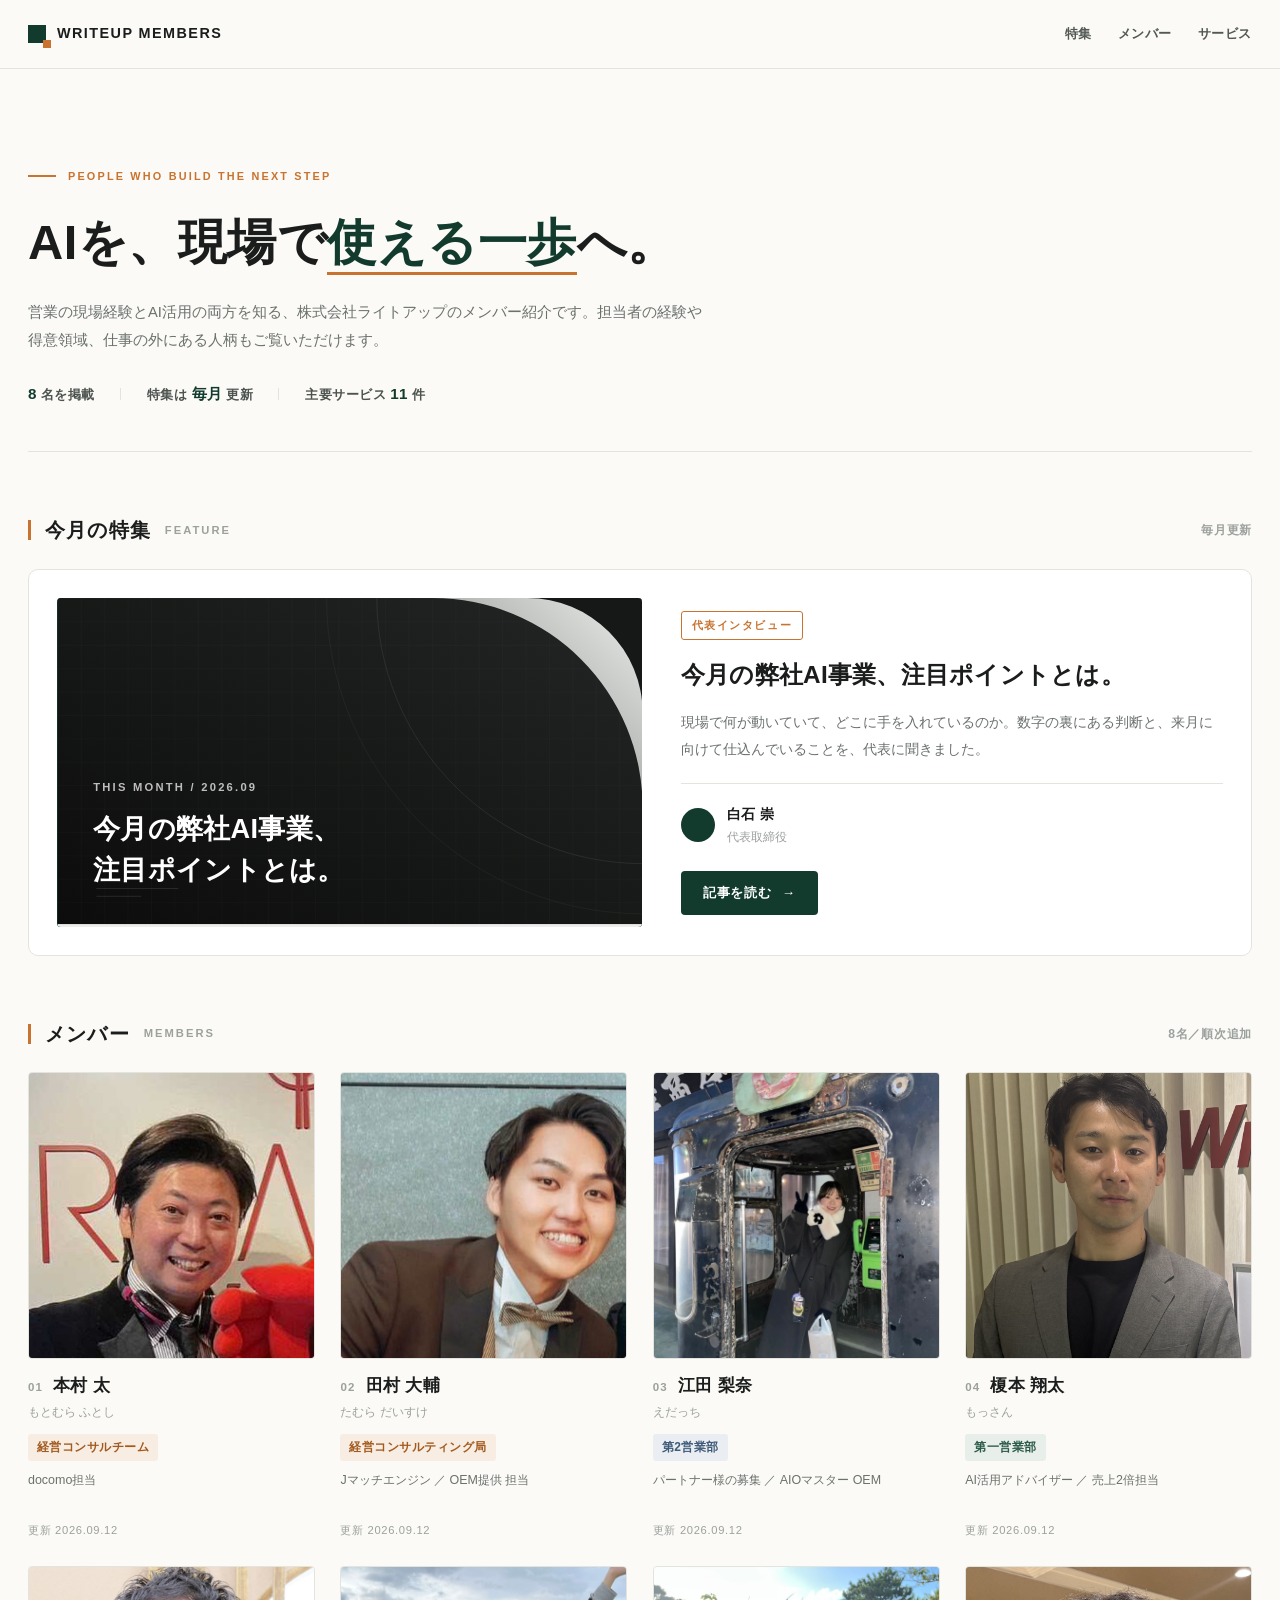
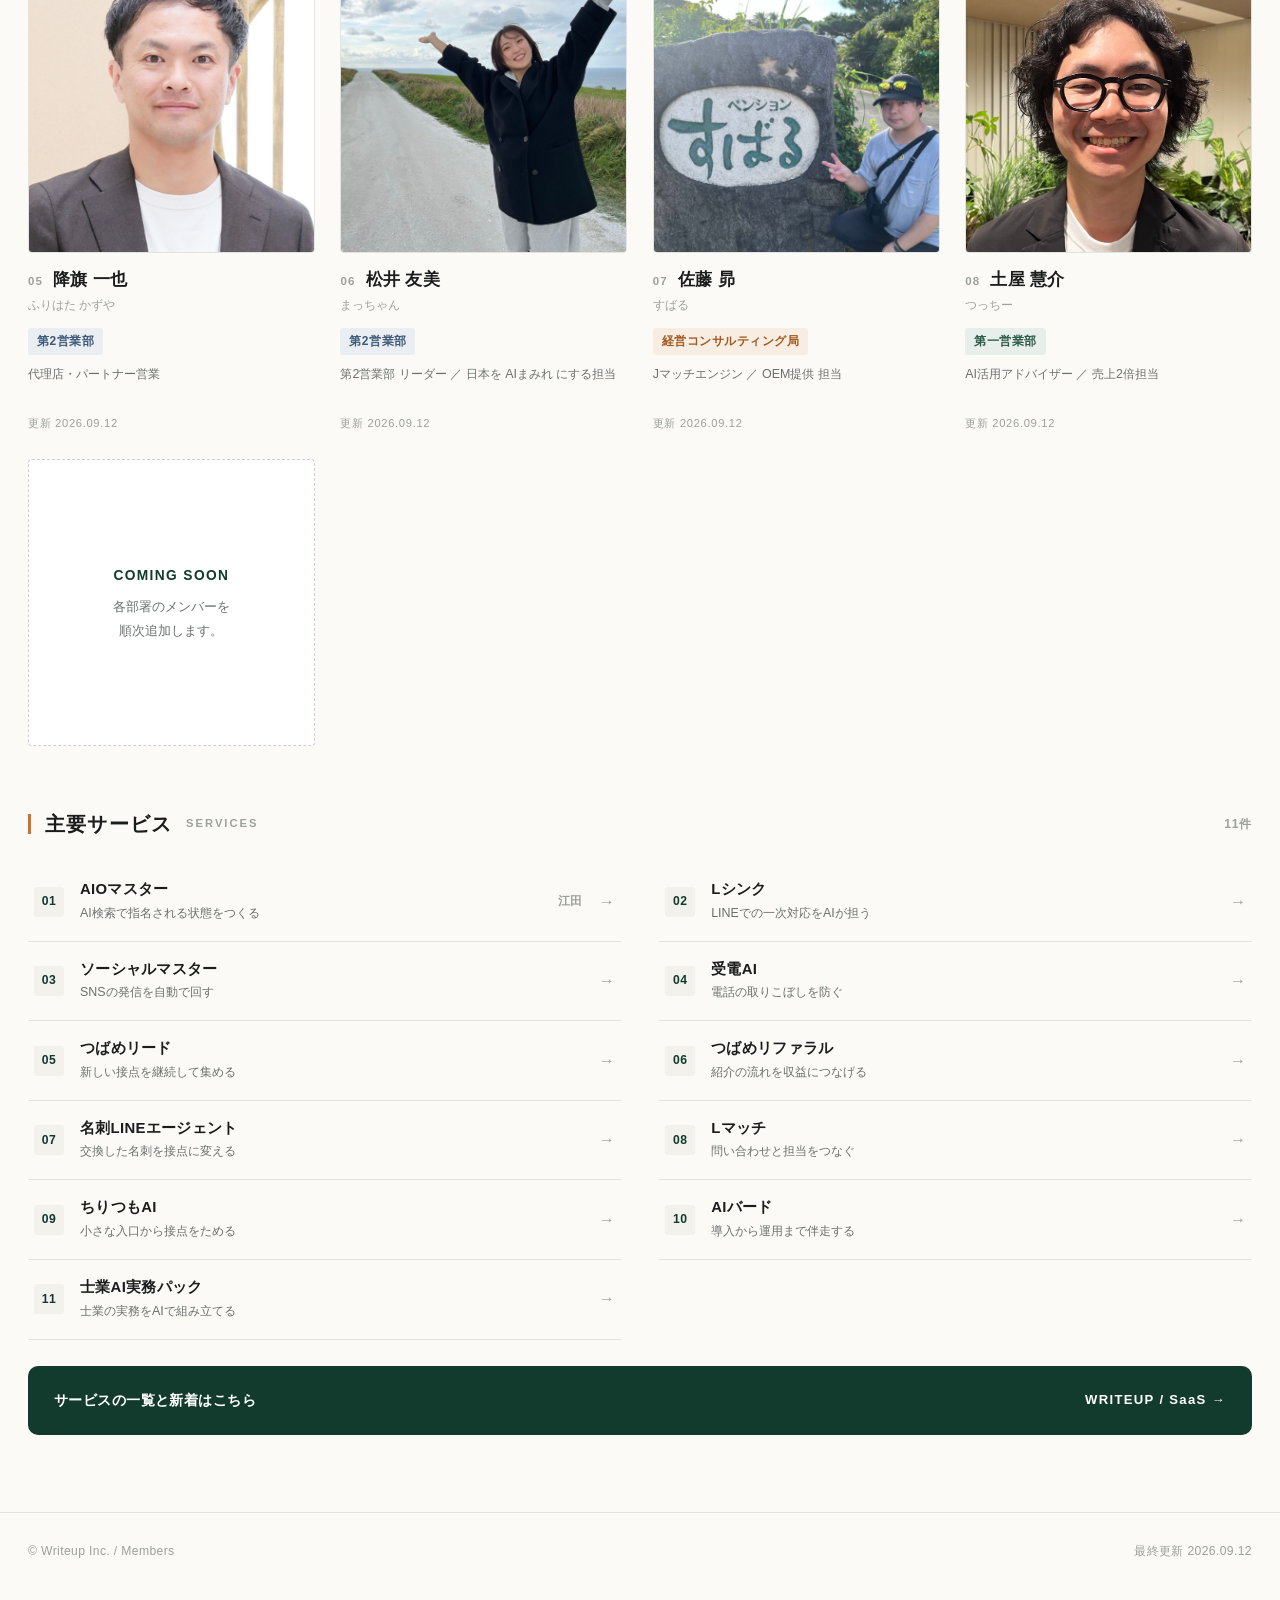
==== index.html @ 676e50fe "本村太さんのプロフィールページを追加し、一覧を8名に - _build/data_motomura.py を追加。内容はすべて本人が2026-09-12にSlackへ   書いた自己紹介が出典。担当商" ====
<!doctype html>
<html lang="ja">
<head>
<meta charset="utf-8">
<meta name="viewport" content="width=device-width, initial-scale=1">
<meta name="robots" content="noindex,nofollow">
<meta name="description" content="株式会社ライトアップのメンバー紹介。営業の現場経験とAI活用の両方を知る担当者と、代表インタビュー、主要サービスをまとめています。">
<link rel="canonical" href="https://writeup-inc.github.io/members/">
<meta property="og:type" content="website">
<meta property="og:title" content="WRITEUP MEMBERS｜株式会社ライトアップ">
<meta property="og:description" content="営業の現場経験とAI活用の両方を知る、株式会社ライトアップのメンバー紹介。">
<meta property="og:url" content="https://writeup-inc.github.io/members/">
<meta property="og:image" content="https://writeup-inc.github.io/members/tsuchiya/profile-assets/curly-hair.jpg">
<meta name="theme-color" content="#123B2E">
<title>WRITEUP MEMBERS｜株式会社ライトアップ</title>
<style>
/* lp-base.css — 日本語LP／HTML成果物の初期CSS
 *
 * 品質台帳（~/Documents/Codex/loop-engineering-memory/events.jsonl）で
 * 再発が確認された表示欠陥を、指摘ではなく初期値で潰すためのファイル。
 * 対応する欠陥ID:
 *   japanese-heading-midword-wrap（見出しが単語途中で改行）11回
 *   mobile-fv-headline-wrap（モバイルFVの見出し改行）3回
 *   mobile-fixed-cta-overlap（固定CTAが本文を隠す）3回
 *   meaningful-small-text-under-readable-size（意味のある文字が可読サイズ未満）5回
 *
 * 使い方: HTMLの<style>先頭にこの内容を貼る。色・書体・余白は各LPで上書きしてよいが、
 * 下の「改行制御」「最小文字サイズ」「固定CTAの逃げ」の3ブロックは消さないこと。
 */

/* ── 改行制御 ─────────────────────────────────────────────
 * 日本語は単語区切りが無いため、既定のままだと文節の途中で折り返す。
 * auto-phrase は文節単位で折る（Chrome 119+）。非対応環境は strict で逃がす。 */
h1, h2, h3, h4, h5,
.lead, .catch, .hero__title, [data-keep-phrase] {
  word-break: auto-phrase;
  line-break: strict;
  overflow-wrap: anywhere;
}
@supports not (word-break: auto-phrase) {
  h1, h2, h3, h4, h5,
  .lead, .catch, .hero__title, [data-keep-phrase] {
    word-break: normal;
  }
}
/* 明示的に折りたくない語の途中で切られたら、その語を <span class="nobr"> で包む */
.nobr { white-space: nowrap; }

/* ── 最小文字サイズ ───────────────────────────────────────
 * 判断材料になる文字は12px未満にしない。注記・免責のみ .note を許容。 */
:root { --fs-min: 12px; --fs-body: 16px; }
body { font-size: var(--fs-body); line-height: 1.8; }
small, .note, figcaption { font-size: var(--fs-min); line-height: 1.7; }

/* ── ファーストビューの見出し ─────────────────────────────
 * 固定pxだと狭い画面で必ず折り返す。clamp で画面幅に追従させる。 */
h1, .hero__title { font-size: clamp(1.55rem, 5.2vw, 3.25rem); line-height: 1.35; }
h2 { font-size: clamp(1.3rem, 3.6vw, 2.1rem); line-height: 1.45; }

/* ── 固定CTAの逃げ ────────────────────────────────────────
 * 画面下に固定CTAを置くページは、この変数を実測の高さに書き換える。
 * 置かないページはそのままでよい（0のまま）。 */
:root { --fixed-cta-h: 0px; }
body { padding-bottom: calc(var(--fixed-cta-h) + env(safe-area-inset-bottom, 0px)); }

/* ── 横はみ出しの予防 ─────────────────────────────────────
 * flex/grid の子は既定で min-width:auto のため、長い語で親を押し広げる。 */
*, *::before, *::after { box-sizing: border-box; }
img, svg, video, canvas, iframe { max-width: 100%; height: auto; }
main > *, section > *, .grid > *, .flex > * { min-width: 0; }
pre, table, .scroll-x { overflow-x: auto; max-width: 100%; }


:root{
  --ink:#1A1D1B; --sub:#6B716D; --faint:#9CA19D;
  --green:#123B2E; --green-2:#2C5A49; --terra:#C8732F;
  --bg:#FBFAF7; --card:#fff; --tint:#F2F1EC; --line:#E4E4DF;
  --r:10px; --r-sm:4px; --r-xs:3px;
  --sans:"Hiragino Kaku Gothic ProN","Hiragino Sans","Yu Gothic Medium","Yu Gothic",Meiryo,-apple-system,sans-serif;
  --num:"Helvetica Neue",Arial,sans-serif;
}
*{box-sizing:border-box;}
html{scroll-behavior:smooth;}
body{margin:0;color:var(--ink);background:var(--bg);font-family:var(--sans);line-height:1.75;-webkit-font-smoothing:antialiased;}
a{color:inherit;text-decoration:none;}
img{display:block;}
.wrap{width:min(1300px,calc(100% - 56px));margin:0 auto;}
.skip{position:absolute;left:1rem;top:-4rem;z-index:30;padding:.7rem 1rem;color:#fff;background:var(--green);border-radius:var(--r-sm);}
.skip:focus{top:1rem;}

/* ヘッダー */
.site-head{position:sticky;top:0;z-index:12;background:rgba(251,250,247,.93);backdrop-filter:blur(10px);border-bottom:1px solid var(--line);}
.site-head .wrap{min-height:68px;display:flex;align-items:center;justify-content:space-between;gap:16px;}
.brand{display:inline-flex;align-items:center;gap:11px;font-size:.9rem;font-weight:700;letter-spacing:.1em;}
.brand i{width:18px;height:18px;background:var(--green);flex:none;position:relative;}
.brand i::after{content:"";position:absolute;right:-5px;bottom:-5px;width:8px;height:8px;background:var(--terra);}
.nav{display:flex;gap:26px;}
.nav a{position:relative;color:#525853;font-size:.82rem;font-weight:700;letter-spacing:.04em;padding:4px 0;}
.nav a::after{content:"";position:absolute;left:0;right:0;bottom:0;height:1px;background:var(--green);transform:scaleX(0);transition:transform .2s ease;}
.nav a:hover{color:var(--green);}
.nav a:hover::after{transform:scaleX(1);}

/* 表紙 */
.hero{padding:clamp(48px,6vw,84px) 0 clamp(30px,3.4vw,44px);border-bottom:1px solid var(--line);}
.hero .eyebrow{display:flex;align-items:center;gap:12px;color:var(--terra);font-size:.68rem;font-weight:800;letter-spacing:.2em;}
.hero .eyebrow::before{content:"";width:28px;height:2px;background:var(--terra);}
.hero h1{margin:20px 0 0;font-size:clamp(1.8rem,4.2vw,3.05rem);font-weight:700;line-height:1.45;letter-spacing:.01em;}
.hero h1 em{font-style:normal;color:var(--green);border-bottom:3px solid var(--terra);padding-bottom:.06em;}
.hero p{max-width:720px;margin:20px 0 0;color:var(--sub);font-size:.92rem;line-height:1.95;}
.meta{display:flex;flex-wrap:wrap;gap:0 26px;margin-top:26px;}
.meta span{position:relative;padding-right:26px;color:#4d534f;font-size:.8rem;font-weight:700;letter-spacing:.04em;}
.meta span::after{content:"";position:absolute;right:0;top:50%;width:1px;height:12px;margin-top:-6px;background:var(--line);}
.meta span:last-child{padding-right:0;}
.meta span:last-child::after{display:none;}
.meta b{font-family:var(--num);color:var(--green);font-size:.95rem;letter-spacing:.02em;}

/* セクション見出し */
.sec-head{display:flex;align-items:center;gap:14px;padding:clamp(46px,5vw,70px) 0 24px;}
.sec-head .bar{width:3px;height:20px;background:var(--terra);flex:none;}
.sec-head h2{margin:0;font-size:1.22rem;font-weight:700;letter-spacing:.06em;}
.sec-head .en{color:var(--faint);font-size:.7rem;font-weight:700;letter-spacing:.18em;}
.sec-head .cnt{margin:0 0 0 auto;color:var(--faint);font-size:.76rem;font-weight:700;letter-spacing:.06em;}

/* 特集 */
.article{display:grid;grid-template-columns:minmax(0,1.08fr) minmax(0,1fr);gap:clamp(22px,3vw,46px);align-items:center;
  padding:clamp(20px,2.2vw,30px);border:1px solid var(--line);border-radius:var(--r);background:var(--card);
  transition:border-color .2s ease,box-shadow .2s ease;}
.article:hover{border-color:#c9d3cd;box-shadow:0 10px 28px rgba(18,59,46,.09);}
.cover{position:relative;border-radius:var(--r-sm);overflow:hidden;aspect-ratio:16/9;background:var(--green);}
.cover img{width:100%;height:100%;object-fit:cover;}
.cover .ov{position:absolute;inset:0;display:flex;flex-direction:column;justify-content:flex-end;padding:clamp(20px,3vw,36px);}
.cover .ov b{font-family:var(--num);color:rgba(255,255,255,.72);font-size:.7rem;font-weight:700;letter-spacing:.2em;}
.cover .ov p{margin:12px 0 0;color:#fff;font-size:clamp(1.1rem,2.2vw,1.7rem);font-weight:700;line-height:1.5;letter-spacing:.01em;}
.art-body .pill{display:inline-block;padding:4px 10px;border:1px solid var(--terra);border-radius:var(--r-xs);color:var(--terra);font-size:.68rem;font-weight:800;letter-spacing:.14em;}
.art-body h3{margin:16px 0 0;font-size:clamp(1.2rem,1.9vw,1.55rem);font-weight:700;line-height:1.6;letter-spacing:.01em;}
.art-body p{margin:14px 0 0;color:var(--sub);font-size:.87rem;line-height:1.95;}
.byline{display:flex;align-items:center;gap:12px;margin-top:20px;padding-top:18px;border-top:1px solid var(--line);}
.byline i{width:34px;height:34px;border-radius:50%;background:var(--green);flex:none;}
.byline span{color:var(--faint);font-size:.78rem;}
.byline em{display:block;font-style:normal;color:var(--ink);font-weight:700;font-size:.9rem;letter-spacing:.02em;}
.art-go{display:inline-flex;align-items:center;gap:10px;min-height:44px;margin-top:22px;padding:0 22px;border-radius:var(--r-sm);
  background:var(--green);color:#fff;font-size:.83rem;font-weight:700;letter-spacing:.06em;transition:background .2s ease;}
.article:hover .art-go{background:#0c2b20;}

/* メンバー */
.members{display:grid;grid-template-columns:repeat(4,minmax(0,1fr));gap:clamp(18px,2vw,28px);}
.member{display:block;transition:transform .2s ease;}
.member:hover{transform:translateY(-3px);}
.shot{position:relative;aspect-ratio:1/1;border-radius:var(--r-sm);overflow:hidden;background:var(--tint);border:1px solid var(--line);}
.shot img{width:100%;height:100%;object-fit:cover;object-position:50% 28%;transition:transform .5s ease;}
.member:hover .shot img{transform:scale(1.04);}
.veil{position:absolute;inset:0;display:flex;align-items:flex-end;padding:16px;opacity:0;transition:opacity .22s ease;
  background:linear-gradient(180deg,rgba(0,0,0,0) 42%,rgba(10,40,30,.9));}
.member:hover .veil{opacity:1;}
.veil p{margin:0;color:#fff;font-size:.83rem;font-weight:700;line-height:1.65;}
.m-top{display:flex;align-items:baseline;gap:10px;margin-top:15px;}
.m-no{font-family:var(--num);color:var(--faint);font-size:.72rem;font-weight:700;letter-spacing:.1em;}
.m-name{margin:0;font-size:1.06rem;font-weight:700;line-height:1.4;letter-spacing:.02em;}
.m-nick{margin:4px 0 0;color:var(--faint);font-size:.76rem;}
.m-dept{display:inline-block;margin:11px 0 0;padding:3px 9px;border-radius:var(--r-xs);background:var(--d-bg);color:var(--d-tx);font-size:12px;font-weight:700;letter-spacing:.04em;}
.m-date{margin:8px 0 0;font-family:var(--num);color:var(--faint);font-size:.7rem;letter-spacing:.06em;}
.m-role{margin:9px 0 0;color:var(--sub);font-size:.78rem;line-height:1.7;
  display:-webkit-box;-webkit-box-orient:vertical;-webkit-line-clamp:2;overflow:hidden;min-height:calc(.78rem * 1.7 * 2);}
.member--soon{display:grid;place-items:center;aspect-ratio:1/1;border:1px dashed #cdd2ce;border-radius:var(--r-sm);
  background:var(--card);color:var(--sub);text-align:center;font-size:.8rem;line-height:1.8;padding:22px;}
.member--soon strong{display:block;margin-bottom:7px;color:var(--green);font-size:.86rem;font-weight:700;letter-spacing:.1em;}

/* サービス */
.svc{display:grid;grid-template-columns:repeat(2,minmax(0,1fr));gap:0 clamp(24px,3vw,52px);}
.svc a{display:flex;align-items:center;gap:16px;padding:17px 6px;border-bottom:1px solid var(--line);transition:padding-left .18s ease;}
.svc a:hover{padding-left:12px;}
.svc .no{flex:none;display:grid;place-items:center;width:30px;height:30px;border-radius:var(--r-xs);background:var(--tint);
  font-family:var(--num);color:var(--green);font-size:.76rem;font-weight:700;letter-spacing:.04em;}
.svc a:hover .no{background:var(--green);color:#fff;}
.svc .tx{display:block;min-width:0;flex:1;}
.svc .nm{display:block;font-size:.93rem;font-weight:700;letter-spacing:.02em;line-height:1.45;}
.svc .ds{display:block;margin-top:3px;color:var(--sub);font-size:.78rem;line-height:1.6;}
.svc .ow{flex:none;color:var(--faint);font-size:12px;font-weight:700;letter-spacing:.04em;white-space:nowrap;}
.svc .ar{flex:none;color:var(--faint);}
.svc a:hover .ar{color:var(--terra);}
.svc-all{display:flex;justify-content:space-between;align-items:center;gap:14px;margin-top:26px;padding:22px 26px;border-radius:var(--r);
  background:var(--green);color:#fff;font-size:.9rem;font-weight:700;letter-spacing:.03em;transition:background .2s ease;}
.svc-all:hover{background:#0c2b20;}
.svc-all span:last-child{font-family:var(--num);letter-spacing:.1em;font-size:.82rem;}

footer{margin-top:clamp(50px,6vw,84px);border-top:1px solid var(--line);padding:28px 0 44px;color:var(--faint);font-size:.76rem;letter-spacing:.03em;}
footer .wrap{display:flex;justify-content:space-between;gap:14px;flex-wrap:wrap;}

.m-name,.m-nick,.m-role,.svc .nm,.svc .ds,.member--soon p,.art-body p,.cover .ov p,.hero p{
  word-break:auto-phrase;line-break:strict;overflow-wrap:anywhere;
}
@supports not (word-break:auto-phrase){
  .m-name,.m-nick,.m-role,.svc .nm,.svc .ds,.member--soon p,.art-body p,.cover .ov p,.hero p{word-break:normal;}
}

@media (max-width:1180px){ .members{grid-template-columns:repeat(3,minmax(0,1fr));} }
@media (max-width:860px){
  .wrap{width:min(1300px,calc(100% - 32px));}
  .nav{display:none;}
  .article{grid-template-columns:1fr;gap:20px;align-items:start;}
  .svc{grid-template-columns:1fr;}
}
@media (max-width:560px){
  .members{grid-template-columns:repeat(2,minmax(0,1fr));gap:16px 12px;}
  .veil{display:none;}
  .m-name{font-size:.95rem;}
  .m-role{font-size:.74rem;-webkit-line-clamp:3;min-height:calc(.74rem * 1.7 * 3);}
  .m-dept{font-size:11px;padding:3px 8px;max-width:100%;white-space:nowrap;overflow:hidden;text-overflow:ellipsis;}
  .meta{gap:0 18px;}
  .meta span{padding-right:18px;font-size:.75rem;}
  .sec-head h2{font-size:1.08rem;}
  .sec-head .en{display:none;}
  .svc-all{padding:18px 20px;font-size:.84rem;}
}
@media (prefers-reduced-motion:reduce){ html{scroll-behavior:auto;} *,*::before,*::after{transition-duration:.01ms !important;} }
</style>
</head>
<body>
<a class="skip" href="#members">メンバー一覧へ移動</a>

<header class="site-head"><div class="wrap">
  <a class="brand" href="./"><i aria-hidden="true"></i>WRITEUP MEMBERS</a>
  <nav class="nav">
    <a href="#interview">特集</a>
    <a href="#members">メンバー</a>
    <a href="#services">サービス</a>
  </nav>
</div></header>

<main>

  <section class="wrap hero">
    <p class="eyebrow">PEOPLE WHO BUILD THE NEXT STEP</p>
    <h1>AIを、現場で<em>使える一歩</em>へ。</h1>
    <p>営業の現場経験とAI活用の両方を知る、株式会社ライトアップのメンバー紹介です。担当者の経験や得意領域、仕事の外にある人柄もご覧いただけます。</p>
    <div class="meta">
      <span><b>8</b> 名を掲載</span>
      <span>特集は <b>毎月</b> 更新</span>
      <span>主要サービス <b>11</b> 件</span>
    </div>
  </section>

  <section class="wrap" id="interview" aria-labelledby="interview-title">
    <div class="sec-head">
      <span class="bar" aria-hidden="true"></span>
      <h2 id="interview-title">今月の特集</h2>
      <span class="en">FEATURE</span>
      <p class="cnt">毎月更新</p>
    </div>
    <a class="article" href="interview/">
      <div class="cover">
        <img src="assets/interview-cover.svg" width="1200" height="675" alt="">
        <span class="ov">
          <b>THIS MONTH / 2026.09</b>
          <p>今月の弊社AI事業、<br>注目ポイントとは。</p>
        </span>
      </div>
      <div class="art-body">
        <span class="pill">代表インタビュー</span>
        <h3>今月の弊社AI事業、注目ポイントとは。</h3>
        <p>現場で何が動いていて、どこに手を入れているのか。数字の裏にある判断と、来月に向けて仕込んでいることを、代表に聞きました。</p>
        <div class="byline">
          <i aria-hidden="true"></i>
          <span><em>白石 崇</em>代表取締役</span>
        </div>
        <span class="art-go">記事を読む <span aria-hidden="true">→</span></span>
      </div>
    </a>
  </section>

  <section class="wrap" id="members" aria-labelledby="members-title">
    <div class="sec-head">
      <span class="bar" aria-hidden="true"></span>
      <h2 id="members-title">メンバー</h2>
      <span class="en">MEMBERS</span>
      <p class="cnt">8名／順次追加</p>
    </div>
    <div class="members">
      <a class="member" href="motomura/" style="--d-bg:#F7EDE3;--d-tx:#A25A1E;">
        <div class="shot">
          <img src="motomura/profile-assets/main.jpg" alt="笑顔でこちらを向く本村太" loading="lazy" style="object-position:center 30%">
          <div class="veil"><p>お客様に寄り添って、 幸せを運びたいんです。</p></div>
        </div>
        <div class="m-top"><span class="m-no">01</span><p class="m-name">本村 太</p></div>
        <p class="m-nick">もとむら ふとし</p>
        <span class="m-dept">経営コンサルチーム</span>
        <p class="m-role">docomo担当</p>
        <p class="m-date">更新 2026.09.12</p>
      </a>

      <a class="member" href="tamura/" style="--d-bg:#F7EDE3;--d-tx:#A25A1E;">
        <div class="shot">
          <img src="tamura/profile-assets/main.jpg" alt="正装で笑う田村大輔" loading="lazy" style="object-position:center 32%">
          <div class="veil"><p>ご縁を、 一度きりで終わらせません。</p></div>
        </div>
        <div class="m-top"><span class="m-no">02</span><p class="m-name">田村 大輔</p></div>
        <p class="m-nick">たむら だいすけ</p>
        <span class="m-dept">経営コンサルティング局</span>
        <p class="m-role">Jマッチエンジン ／ OEM提供 担当</p>
        <p class="m-date">更新 2026.09.12</p>
      </a>

      <a class="member" href="eda/" style="--d-bg:#EAEEF3;--d-tx:#3F5A78;">
        <div class="shot">
          <img src="eda/profile-assets/main.jpg" alt="古い車両の前に立つ江田梨奈" loading="lazy" style="object-position:58% 40%">
          <div class="veil"><p>AIに詳しくないところから 始める不安は、よく分かります。</p></div>
        </div>
        <div class="m-top"><span class="m-no">03</span><p class="m-name">江田 梨奈</p></div>
        <p class="m-nick">えだっち</p>
        <span class="m-dept">第2営業部</span>
        <p class="m-role">パートナー様の募集 ／ AIOマスター OEM</p>
        <p class="m-date">更新 2026.09.12</p>
      </a>

      <a class="member" href="enomoto/" style="--d-bg:#E8EFEB;--d-tx:#2C5A49;">
        <div class="shot">
          <img src="enomoto/profile-assets/main.jpg" alt="スーツ姿で正面を向く榎本翔太" loading="lazy" style="object-position:center 22%">
          <div class="veil"><p>1年かけて、 御社の売上を2倍に。</p></div>
        </div>
        <div class="m-top"><span class="m-no">04</span><p class="m-name">榎本 翔太</p></div>
        <p class="m-nick">もっさん</p>
        <span class="m-dept">第一営業部</span>
        <p class="m-role">AI活用アドバイザー ／ 売上2倍担当</p>
        <p class="m-date">更新 2026.09.12</p>
      </a>

      <a class="member" href="furihata/" style="--d-bg:#EAEEF3;--d-tx:#3F5A78;">
        <div class="shot">
          <img src="furihata/profile-assets/main.png" alt="スーツ姿で正面を向く降旗一也" loading="lazy" style="object-position:center 30%">
          <div class="veil"><p>営業と、ツールづくりの間。 そこをやる人になります。</p></div>
        </div>
        <div class="m-top"><span class="m-no">05</span><p class="m-name">降旗 一也</p></div>
        <p class="m-nick">ふりはた かずや</p>
        <span class="m-dept">第2営業部</span>
        <p class="m-role">代理店・パートナー営業</p>
        <p class="m-date">更新 2026.09.12</p>
      </a>

      <a class="member" href="matsui/" style="--d-bg:#EAEEF3;--d-tx:#3F5A78;">
        <div class="shot">
          <img src="matsui/profile-assets/main.jpg" alt="旅先の道で両手を広げる松井友美" loading="lazy" style="object-position:52% 30%">
          <div class="veil"><p>AIだけでは、 温度感までは届きません。</p></div>
        </div>
        <div class="m-top"><span class="m-no">06</span><p class="m-name">松井 友美</p></div>
        <p class="m-nick">まっちゃん</p>
        <span class="m-dept">第2営業部</span>
        <p class="m-role">第2営業部 リーダー ／ 日本を AIまみれ にする担当</p>
        <p class="m-date">更新 2026.09.12</p>
      </a>

      <a class="member" href="sato/" style="--d-bg:#F7EDE3;--d-tx:#A25A1E;">
        <div class="shot">
          <img src="sato/profile-assets/main.jpg" alt="「ペンションすばる」の看板を指さす佐藤昴" loading="lazy" style="object-position:50% 24%">
          <div class="veil"><p>「お金がない」を、 AI化しない理由にさせない。</p></div>
        </div>
        <div class="m-top"><span class="m-no">07</span><p class="m-name">佐藤 昴</p></div>
        <p class="m-nick">すばる</p>
        <span class="m-dept">経営コンサルティング局</span>
        <p class="m-role">Jマッチエンジン ／ OEM提供 担当</p>
        <p class="m-date">更新 2026.09.12</p>
      </a>

      <a class="member" href="tsuchiya/" style="--d-bg:#E8EFEB;--d-tx:#2C5A49;">
        <div class="shot">
          <img src="tsuchiya/profile-assets/curly-hair.jpg" alt="正面を向いて笑う土屋慧介" loading="lazy" style="object-position:50% 26%">
          <div class="veil"><p>髪は天然。営業は設計。 AIで売れる仕組みを本気でつくります。</p></div>
        </div>
        <div class="m-top"><span class="m-no">08</span><p class="m-name">土屋 慧介</p></div>
        <p class="m-nick">つっちー</p>
        <span class="m-dept">第一営業部</span>
        <p class="m-role">AI活用アドバイザー ／ 売上2倍担当</p>
        <p class="m-date">更新 2026.09.12</p>
      </a>

      <div class="member--soon"><p><strong>COMING SOON</strong>各部署のメンバーを<br>順次追加します。</p></div>
    </div>
  </section>

  <section class="wrap" id="services" aria-labelledby="services-title">
    <div class="sec-head">
      <span class="bar" aria-hidden="true"></span>
      <h2 id="services-title">主要サービス</h2>
      <span class="en">SERVICES</span>
      <p class="cnt">11件</p>
    </div>
    <div class="svc">
      <a href="https://writeup-inc.github.io/saas/"><span class="no">01</span><span class="tx"><span class="nm">AIOマスター</span><span class="ds">AI検索で指名される状態をつくる</span></span><span class="ow">江田</span><span class="ar" aria-hidden="true">→</span></a>
      <a href="https://writeup-inc.github.io/saas/"><span class="no">02</span><span class="tx"><span class="nm">Lシンク</span><span class="ds">LINEでの一次対応をAIが担う</span></span><span class="ar" aria-hidden="true">→</span></a>
      <a href="https://writeup-inc.github.io/saas/"><span class="no">03</span><span class="tx"><span class="nm">ソーシャルマスター</span><span class="ds">SNSの発信を自動で回す</span></span><span class="ar" aria-hidden="true">→</span></a>
      <a href="https://writeup-inc.github.io/saas/"><span class="no">04</span><span class="tx"><span class="nm">受電AI</span><span class="ds">電話の取りこぼしを防ぐ</span></span><span class="ar" aria-hidden="true">→</span></a>
      <a href="https://writeup-inc.github.io/saas/"><span class="no">05</span><span class="tx"><span class="nm">つばめリード</span><span class="ds">新しい接点を継続して集める</span></span><span class="ar" aria-hidden="true">→</span></a>
      <a href="https://writeup-inc.github.io/saas/"><span class="no">06</span><span class="tx"><span class="nm">つばめリファラル</span><span class="ds">紹介の流れを収益につなげる</span></span><span class="ar" aria-hidden="true">→</span></a>
      <a href="https://writeup-inc.github.io/saas/"><span class="no">07</span><span class="tx"><span class="nm">名刺LINEエージェント</span><span class="ds">交換した名刺を接点に変える</span></span><span class="ar" aria-hidden="true">→</span></a>
      <a href="https://writeup-inc.github.io/saas/"><span class="no">08</span><span class="tx"><span class="nm">Lマッチ</span><span class="ds">問い合わせと担当をつなぐ</span></span><span class="ar" aria-hidden="true">→</span></a>
      <a href="https://writeup-inc.github.io/saas/"><span class="no">09</span><span class="tx"><span class="nm">ちりつもAI</span><span class="ds">小さな入口から接点をためる</span></span><span class="ar" aria-hidden="true">→</span></a>
      <a href="https://writeup-inc.github.io/saas/"><span class="no">10</span><span class="tx"><span class="nm">AIバード</span><span class="ds">導入から運用まで伴走する</span></span><span class="ar" aria-hidden="true">→</span></a>
      <a href="https://writeup-inc.github.io/saas/"><span class="no">11</span><span class="tx"><span class="nm">士業AI実務パック</span><span class="ds">士業の実務をAIで組み立てる</span></span><span class="ar" aria-hidden="true">→</span></a>
    </div>
    <a class="svc-all" href="https://writeup-inc.github.io/saas/">
      <span>サービスの一覧と新着はこちら</span><span>WRITEUP / SaaS →</span>
    </a>
  </section>
</main>

<footer><div class="wrap">
  <span>© Writeup Inc. / Members</span>
  <span>最終更新 2026.09.12</span>
</div></footer>
</body>
</html>
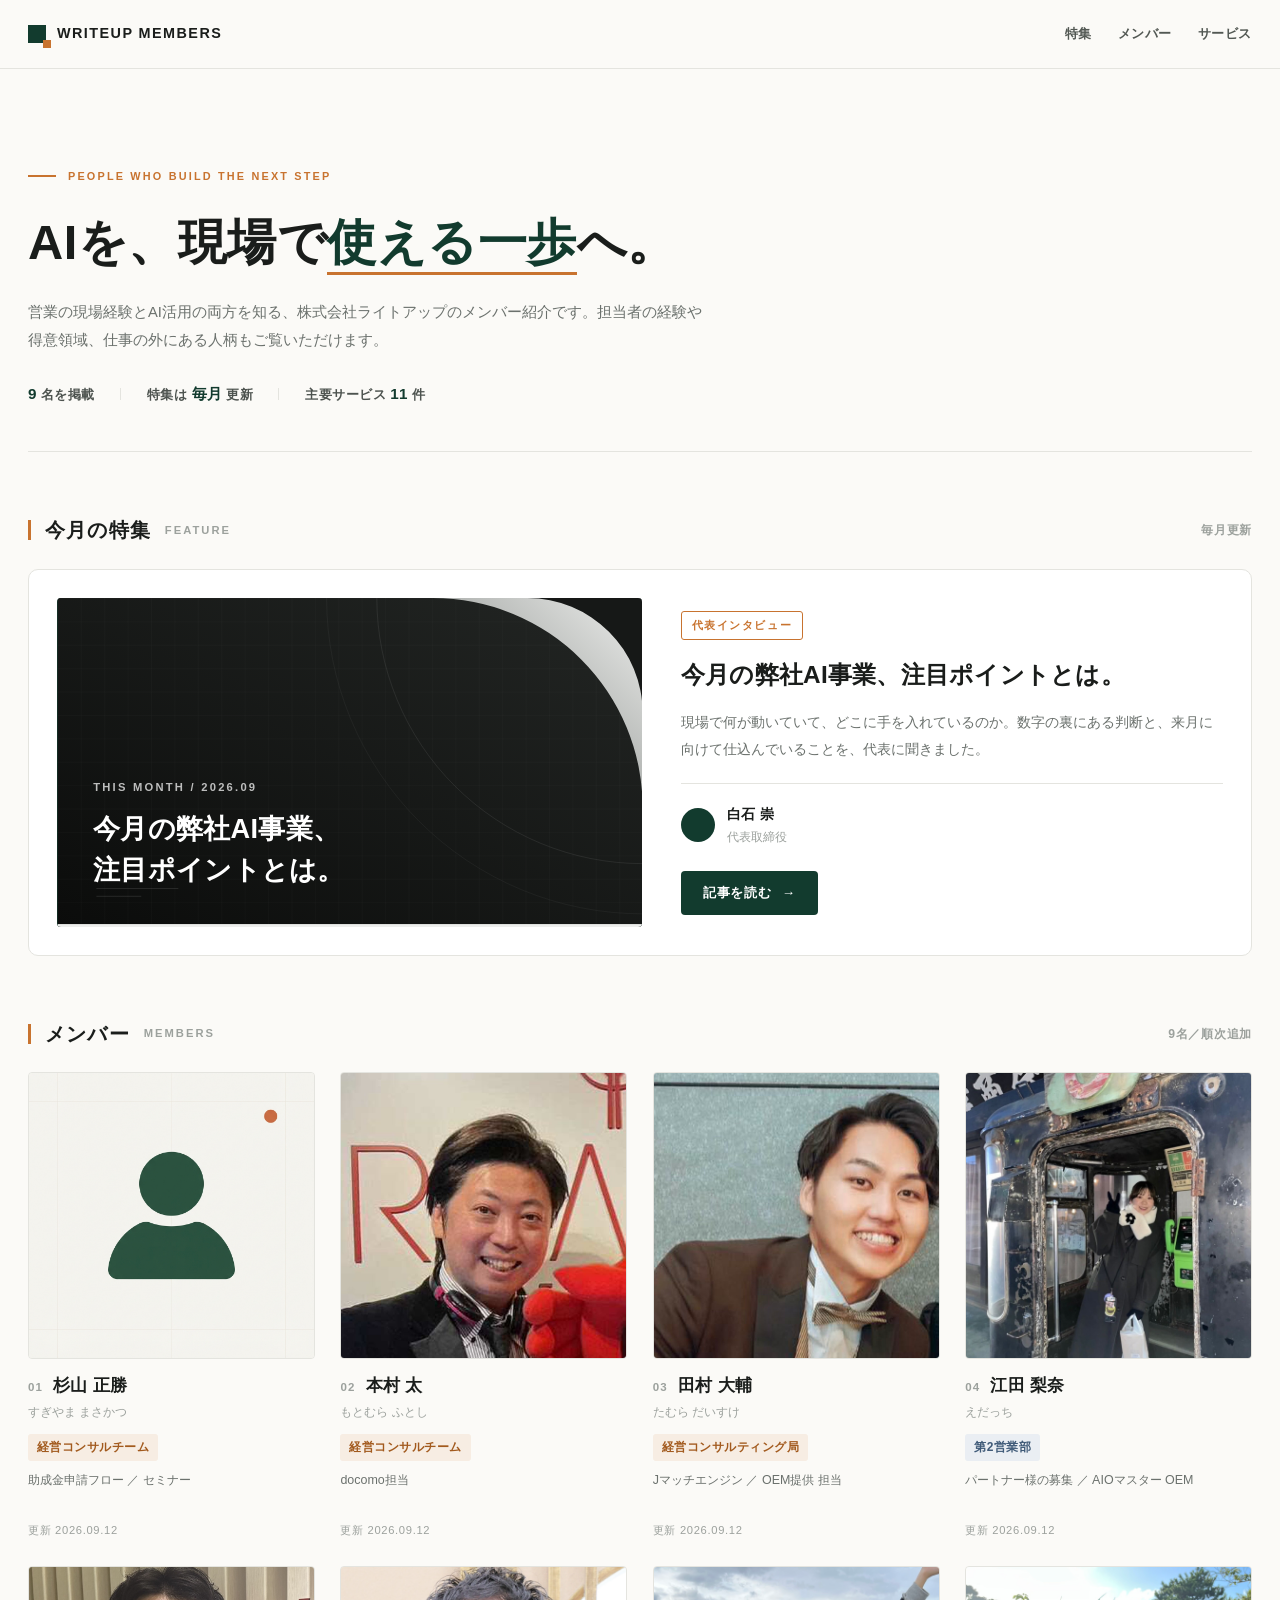
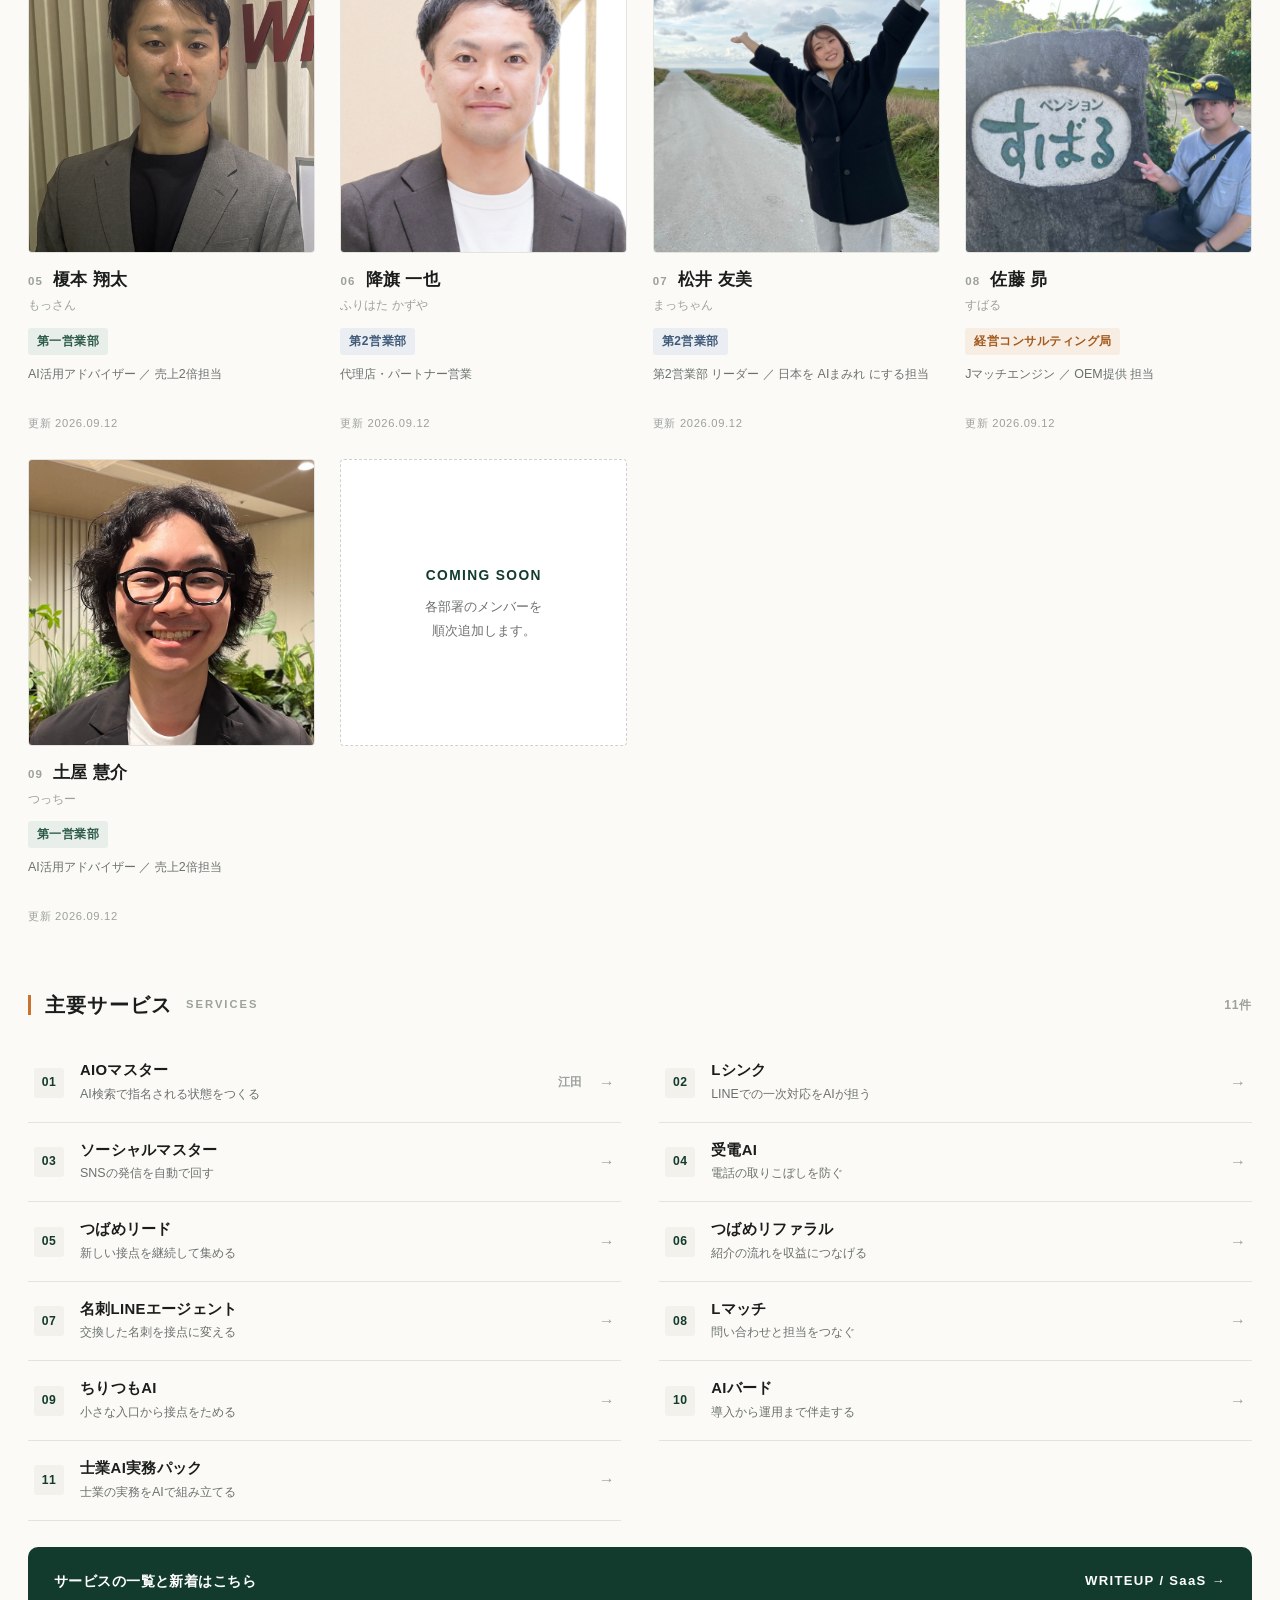
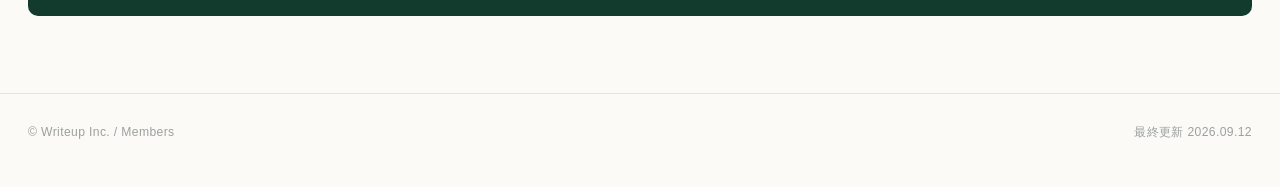
==== commit aae7e2f3: "田村さんに食べ歩きの写真を追加し、杉山正勝さんのページを新規作成 田村さん: - 本人から追加で受け取った4枚のうち1枚を「食べ歩き」に反映した。   屋台の写真で、店舗の電話番号と店名が写る上部を外" ====
--- a/index.html
+++ b/index.html
@@ -234,7 +234,7 @@
     <h1>AIを、現場で<em>使える一歩</em>へ。</h1>
     <p>営業の現場経験とAI活用の両方を知る、株式会社ライトアップのメンバー紹介です。担当者の経験や得意領域、仕事の外にある人柄もご覧いただけます。</p>
     <div class="meta">
-      <span><b>8</b> 名を掲載</span>
+      <span><b>9</b> 名を掲載</span>
       <span>特集は <b>毎月</b> 更新</span>
       <span>主要サービス <b>11</b> 件</span>
     </div>
@@ -273,15 +273,27 @@
       <span class="bar" aria-hidden="true"></span>
       <h2 id="members-title">メンバー</h2>
       <span class="en">MEMBERS</span>
-      <p class="cnt">8名／順次追加</p>
+      <p class="cnt">9名／順次追加</p>
     </div>
     <div class="members">
+      <a class="member" href="sugiyama/" style="--d-bg:#F7EDE3;--d-tx:#A25A1E;">
+        <div class="shot">
+          <img src="sugiyama/profile-assets/main.jpg" alt="杉山正勝（写真は準備中のため仮画像）" loading="lazy" style="object-position:center 50%">
+          <div class="veil"><p>バックヤードが、 長いほうの人間です。</p></div>
+        </div>
+        <div class="m-top"><span class="m-no">01</span><p class="m-name">杉山 正勝</p></div>
+        <p class="m-nick">すぎやま まさかつ</p>
+        <span class="m-dept">経営コンサルチーム</span>
+        <p class="m-role">助成金申請フロー ／ セミナー</p>
+        <p class="m-date">更新 2026.09.12</p>
+      </a>
+
       <a class="member" href="motomura/" style="--d-bg:#F7EDE3;--d-tx:#A25A1E;">
         <div class="shot">
           <img src="motomura/profile-assets/main.jpg" alt="笑顔でこちらを向く本村太" loading="lazy" style="object-position:center 30%">
           <div class="veil"><p>お客様に寄り添って、 幸せを運びたいんです。</p></div>
         </div>
-        <div class="m-top"><span class="m-no">01</span><p class="m-name">本村 太</p></div>
+        <div class="m-top"><span class="m-no">02</span><p class="m-name">本村 太</p></div>
         <p class="m-nick">もとむら ふとし</p>
         <span class="m-dept">経営コンサルチーム</span>
         <p class="m-role">docomo担当</p>
@@ -293,7 +305,7 @@
           <img src="tamura/profile-assets/main.jpg" alt="正装で笑う田村大輔" loading="lazy" style="object-position:center 32%">
           <div class="veil"><p>ご縁を、 一度きりで終わらせません。</p></div>
         </div>
-        <div class="m-top"><span class="m-no">02</span><p class="m-name">田村 大輔</p></div>
+        <div class="m-top"><span class="m-no">03</span><p class="m-name">田村 大輔</p></div>
         <p class="m-nick">たむら だいすけ</p>
         <span class="m-dept">経営コンサルティング局</span>
         <p class="m-role">Jマッチエンジン ／ OEM提供 担当</p>
@@ -305,7 +317,7 @@
           <img src="eda/profile-assets/main.jpg" alt="古い車両の前に立つ江田梨奈" loading="lazy" style="object-position:58% 40%">
           <div class="veil"><p>AIに詳しくないところから 始める不安は、よく分かります。</p></div>
         </div>
-        <div class="m-top"><span class="m-no">03</span><p class="m-name">江田 梨奈</p></div>
+        <div class="m-top"><span class="m-no">04</span><p class="m-name">江田 梨奈</p></div>
         <p class="m-nick">えだっち</p>
         <span class="m-dept">第2営業部</span>
         <p class="m-role">パートナー様の募集 ／ AIOマスター OEM</p>
@@ -317,7 +329,7 @@
           <img src="enomoto/profile-assets/main.jpg" alt="スーツ姿で正面を向く榎本翔太" loading="lazy" style="object-position:center 22%">
           <div class="veil"><p>1年かけて、 御社の売上を2倍に。</p></div>
         </div>
-        <div class="m-top"><span class="m-no">04</span><p class="m-name">榎本 翔太</p></div>
+        <div class="m-top"><span class="m-no">05</span><p class="m-name">榎本 翔太</p></div>
         <p class="m-nick">もっさん</p>
         <span class="m-dept">第一営業部</span>
         <p class="m-role">AI活用アドバイザー ／ 売上2倍担当</p>
@@ -329,7 +341,7 @@
           <img src="furihata/profile-assets/main.png" alt="スーツ姿で正面を向く降旗一也" loading="lazy" style="object-position:center 30%">
           <div class="veil"><p>営業と、ツールづくりの間。 そこをやる人になります。</p></div>
         </div>
-        <div class="m-top"><span class="m-no">05</span><p class="m-name">降旗 一也</p></div>
+        <div class="m-top"><span class="m-no">06</span><p class="m-name">降旗 一也</p></div>
         <p class="m-nick">ふりはた かずや</p>
         <span class="m-dept">第2営業部</span>
         <p class="m-role">代理店・パートナー営業</p>
@@ -341,7 +353,7 @@
           <img src="matsui/profile-assets/main.jpg" alt="旅先の道で両手を広げる松井友美" loading="lazy" style="object-position:52% 30%">
           <div class="veil"><p>AIだけでは、 温度感までは届きません。</p></div>
         </div>
-        <div class="m-top"><span class="m-no">06</span><p class="m-name">松井 友美</p></div>
+        <div class="m-top"><span class="m-no">07</span><p class="m-name">松井 友美</p></div>
         <p class="m-nick">まっちゃん</p>
         <span class="m-dept">第2営業部</span>
         <p class="m-role">第2営業部 リーダー ／ 日本を AIまみれ にする担当</p>
@@ -353,7 +365,7 @@
           <img src="sato/profile-assets/main.jpg" alt="「ペンションすばる」の看板を指さす佐藤昴" loading="lazy" style="object-position:50% 24%">
           <div class="veil"><p>「お金がない」を、 AI化しない理由にさせない。</p></div>
         </div>
-        <div class="m-top"><span class="m-no">07</span><p class="m-name">佐藤 昴</p></div>
+        <div class="m-top"><span class="m-no">08</span><p class="m-name">佐藤 昴</p></div>
         <p class="m-nick">すばる</p>
         <span class="m-dept">経営コンサルティング局</span>
         <p class="m-role">Jマッチエンジン ／ OEM提供 担当</p>
@@ -365,7 +377,7 @@
           <img src="tsuchiya/profile-assets/curly-hair.jpg" alt="正面を向いて笑う土屋慧介" loading="lazy" style="object-position:50% 26%">
           <div class="veil"><p>髪は天然。営業は設計。 AIで売れる仕組みを本気でつくります。</p></div>
         </div>
-        <div class="m-top"><span class="m-no">08</span><p class="m-name">土屋 慧介</p></div>
+        <div class="m-top"><span class="m-no">09</span><p class="m-name">土屋 慧介</p></div>
         <p class="m-nick">つっちー</p>
         <span class="m-dept">第一営業部</span>
         <p class="m-role">AI活用アドバイザー ／ 売上2倍担当</p>
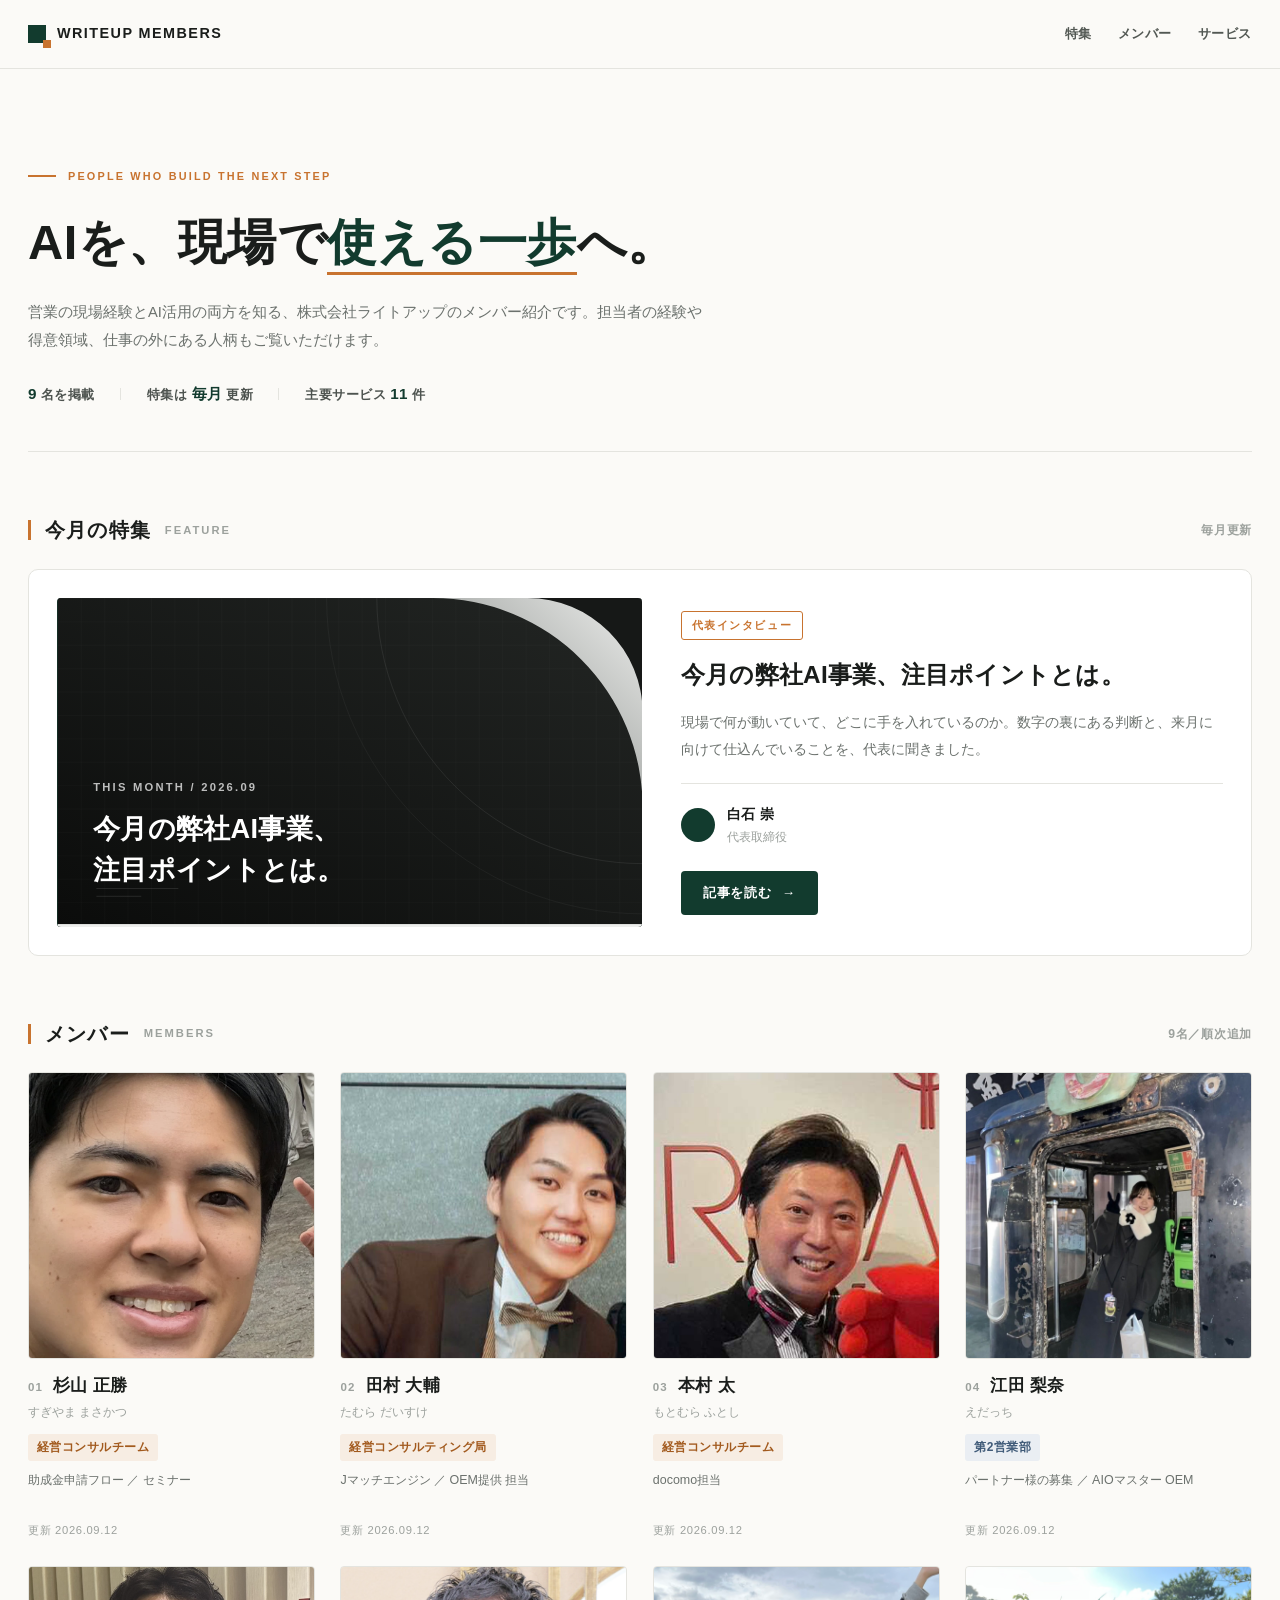
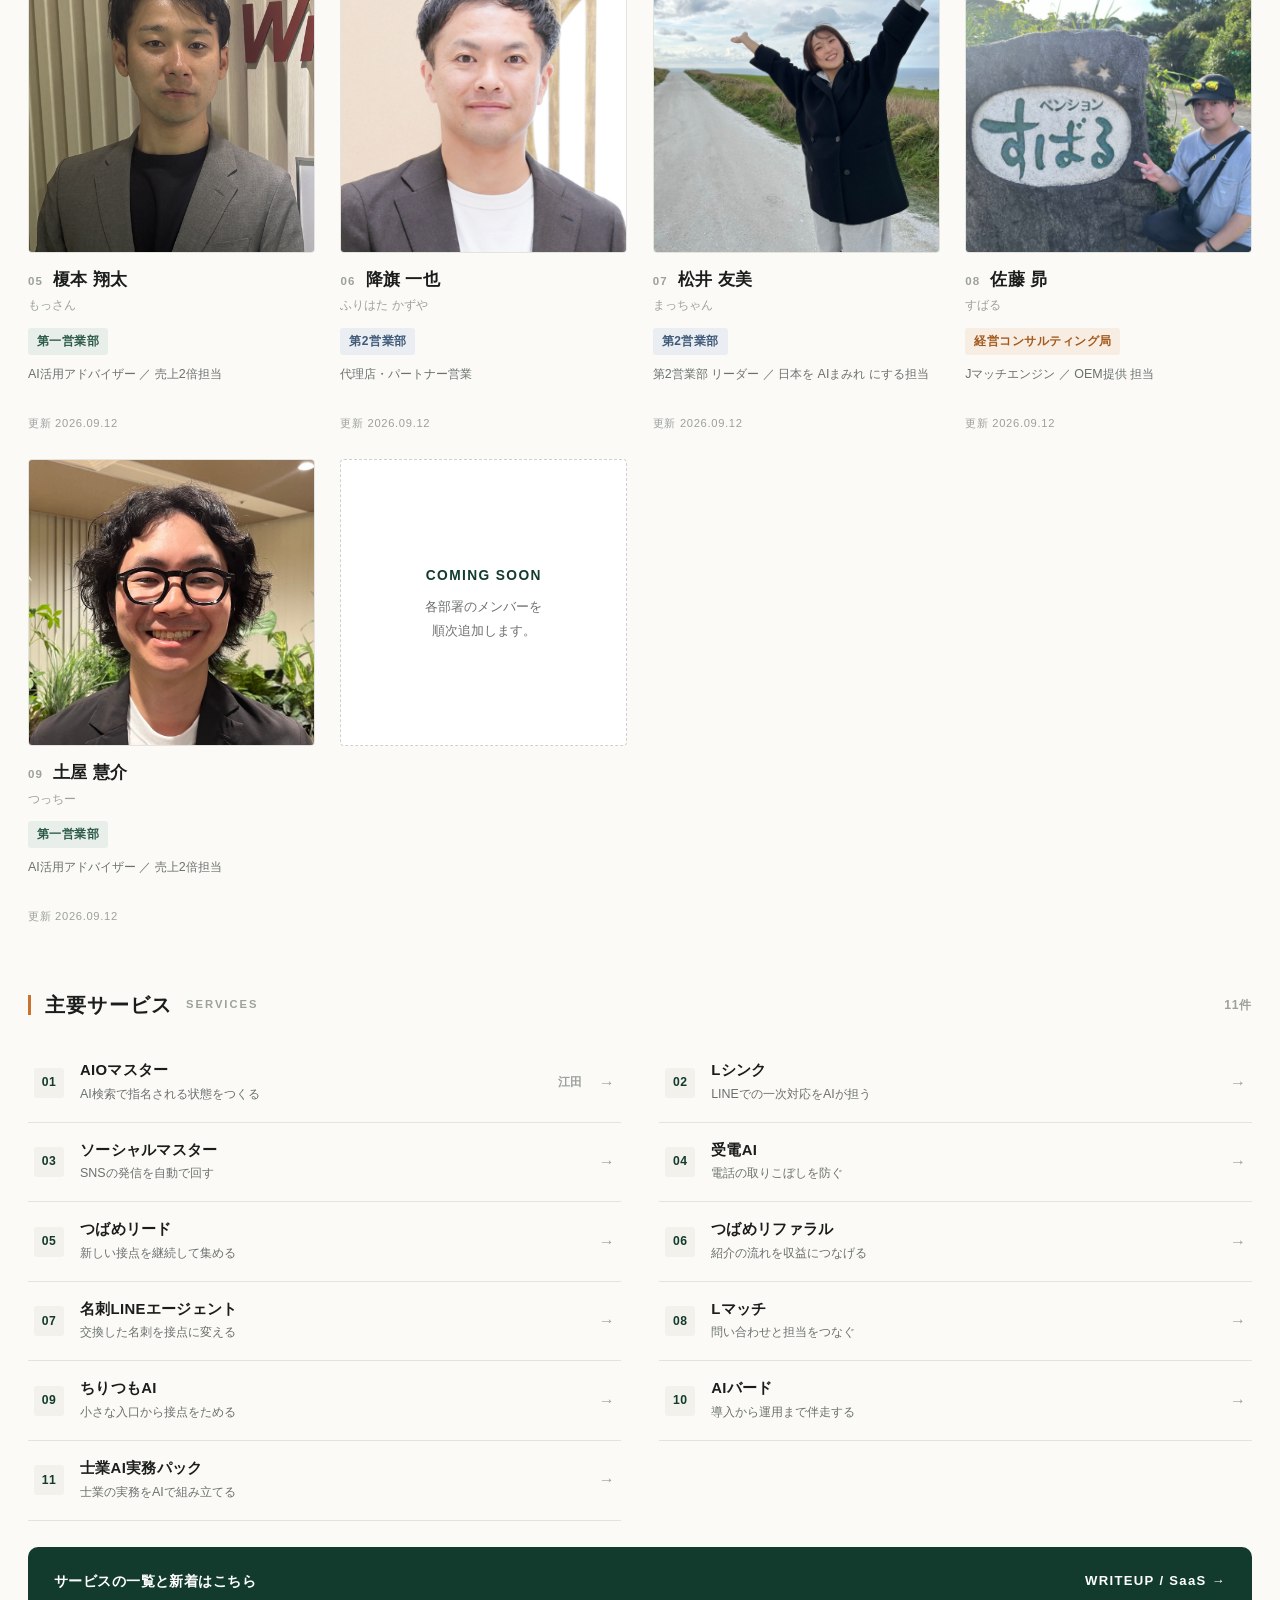
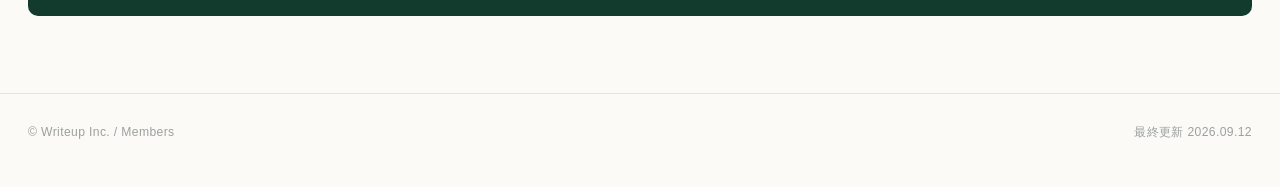
==== commit d38693ad: "杉山さんの顔写真を実写に差し替え、本村さんの野球写真を切り直した 杉山さん: - 本人からSlackで受け取った3枚のうち1枚を採用し、仮画像だった生成イラストを   実写に差し替えた - 3枚とも自" ====
--- a/index.html
+++ b/index.html
@@ -288,27 +288,27 @@
         <p class="m-date">更新 2026.09.12</p>
       </a>
 
+      <a class="member" href="tamura/" style="--d-bg:#F7EDE3;--d-tx:#A25A1E;">
+        <div class="shot">
+          <img src="tamura/profile-assets/main.jpg" alt="正装で笑う田村大輔" loading="lazy" style="object-position:center 32%">
+          <div class="veil"><p>ご縁を、 一度きりで終わらせません。</p></div>
+        </div>
+        <div class="m-top"><span class="m-no">02</span><p class="m-name">田村 大輔</p></div>
+        <p class="m-nick">たむら だいすけ</p>
+        <span class="m-dept">経営コンサルティング局</span>
+        <p class="m-role">Jマッチエンジン ／ OEM提供 担当</p>
+        <p class="m-date">更新 2026.09.12</p>
+      </a>
+
       <a class="member" href="motomura/" style="--d-bg:#F7EDE3;--d-tx:#A25A1E;">
         <div class="shot">
           <img src="motomura/profile-assets/main.jpg" alt="笑顔でこちらを向く本村太" loading="lazy" style="object-position:center 30%">
           <div class="veil"><p>お客様に寄り添って、 幸せを運びたいんです。</p></div>
         </div>
-        <div class="m-top"><span class="m-no">02</span><p class="m-name">本村 太</p></div>
+        <div class="m-top"><span class="m-no">03</span><p class="m-name">本村 太</p></div>
         <p class="m-nick">もとむら ふとし</p>
         <span class="m-dept">経営コンサルチーム</span>
         <p class="m-role">docomo担当</p>
-        <p class="m-date">更新 2026.09.12</p>
-      </a>
-
-      <a class="member" href="tamura/" style="--d-bg:#F7EDE3;--d-tx:#A25A1E;">
-        <div class="shot">
-          <img src="tamura/profile-assets/main.jpg" alt="正装で笑う田村大輔" loading="lazy" style="object-position:center 32%">
-          <div class="veil"><p>ご縁を、 一度きりで終わらせません。</p></div>
-        </div>
-        <div class="m-top"><span class="m-no">03</span><p class="m-name">田村 大輔</p></div>
-        <p class="m-nick">たむら だいすけ</p>
-        <span class="m-dept">経営コンサルティング局</span>
-        <p class="m-role">Jマッチエンジン ／ OEM提供 担当</p>
         <p class="m-date">更新 2026.09.12</p>
       </a>
 
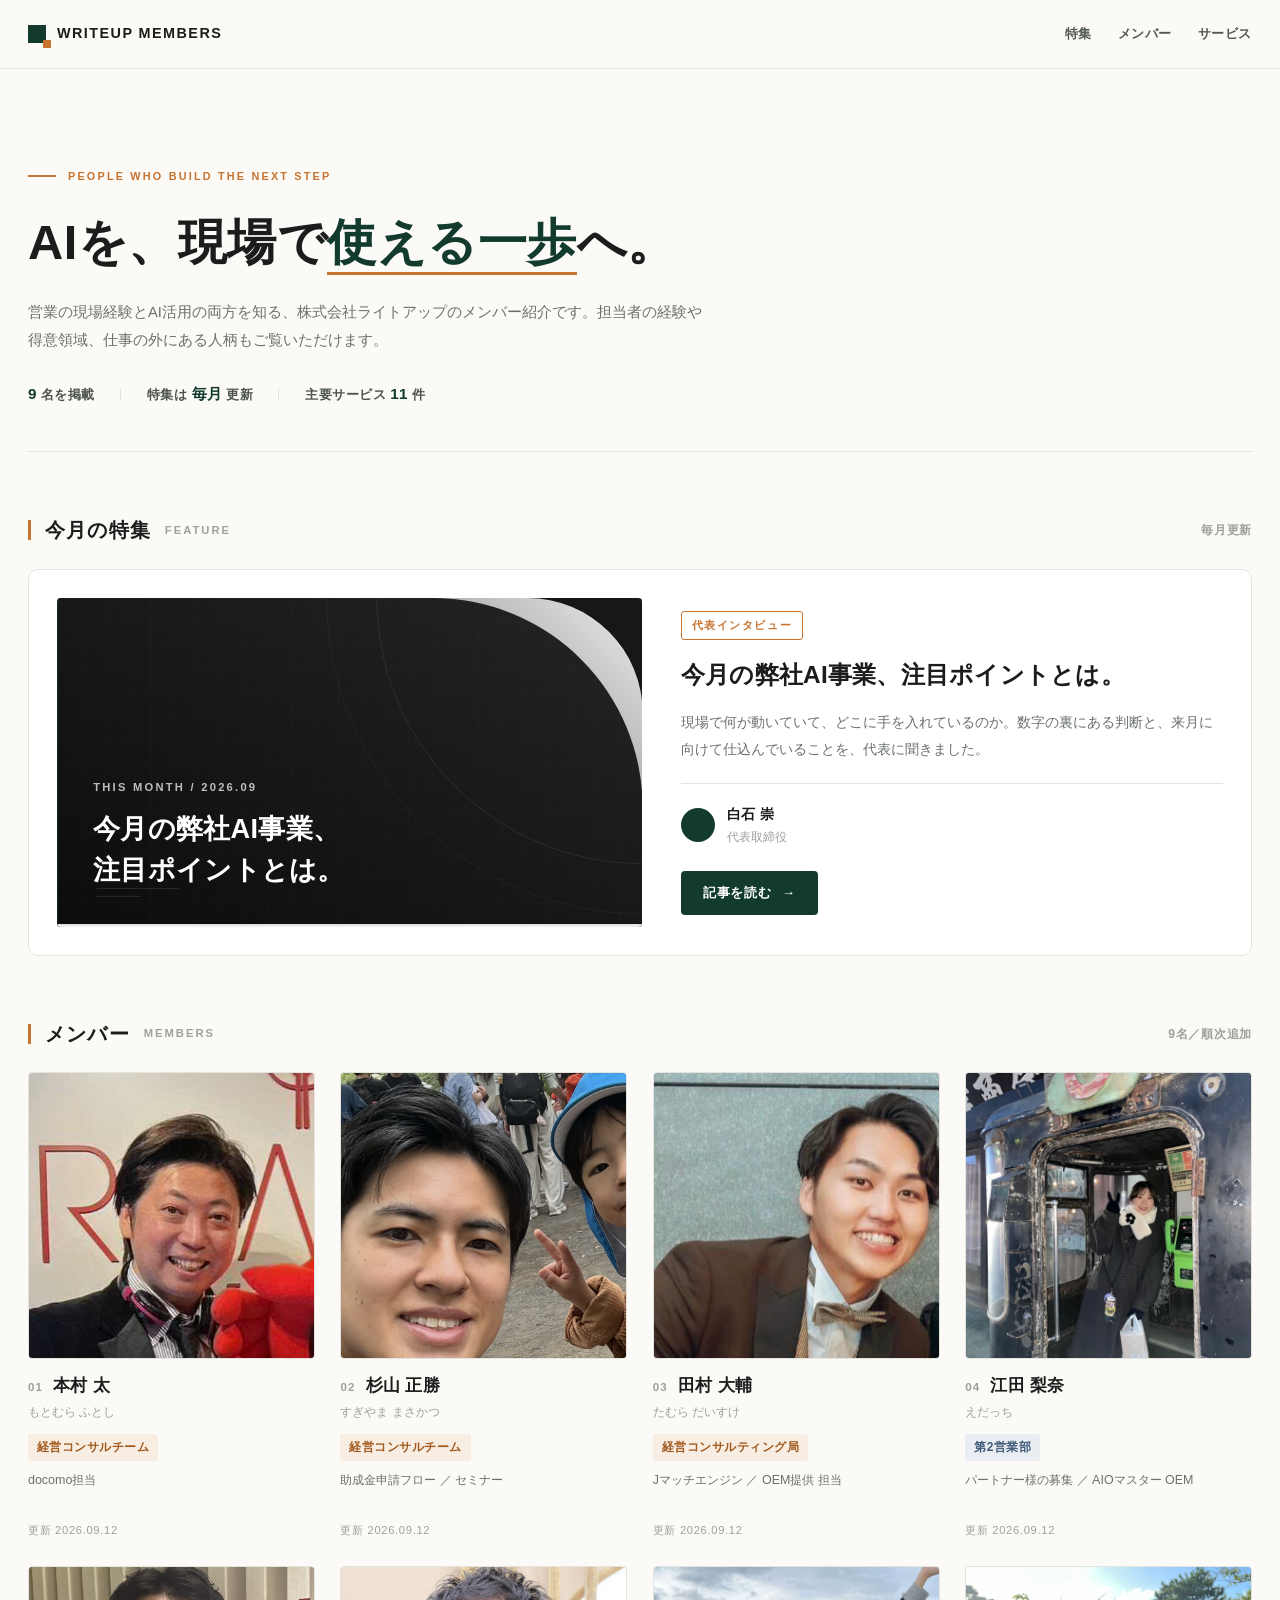
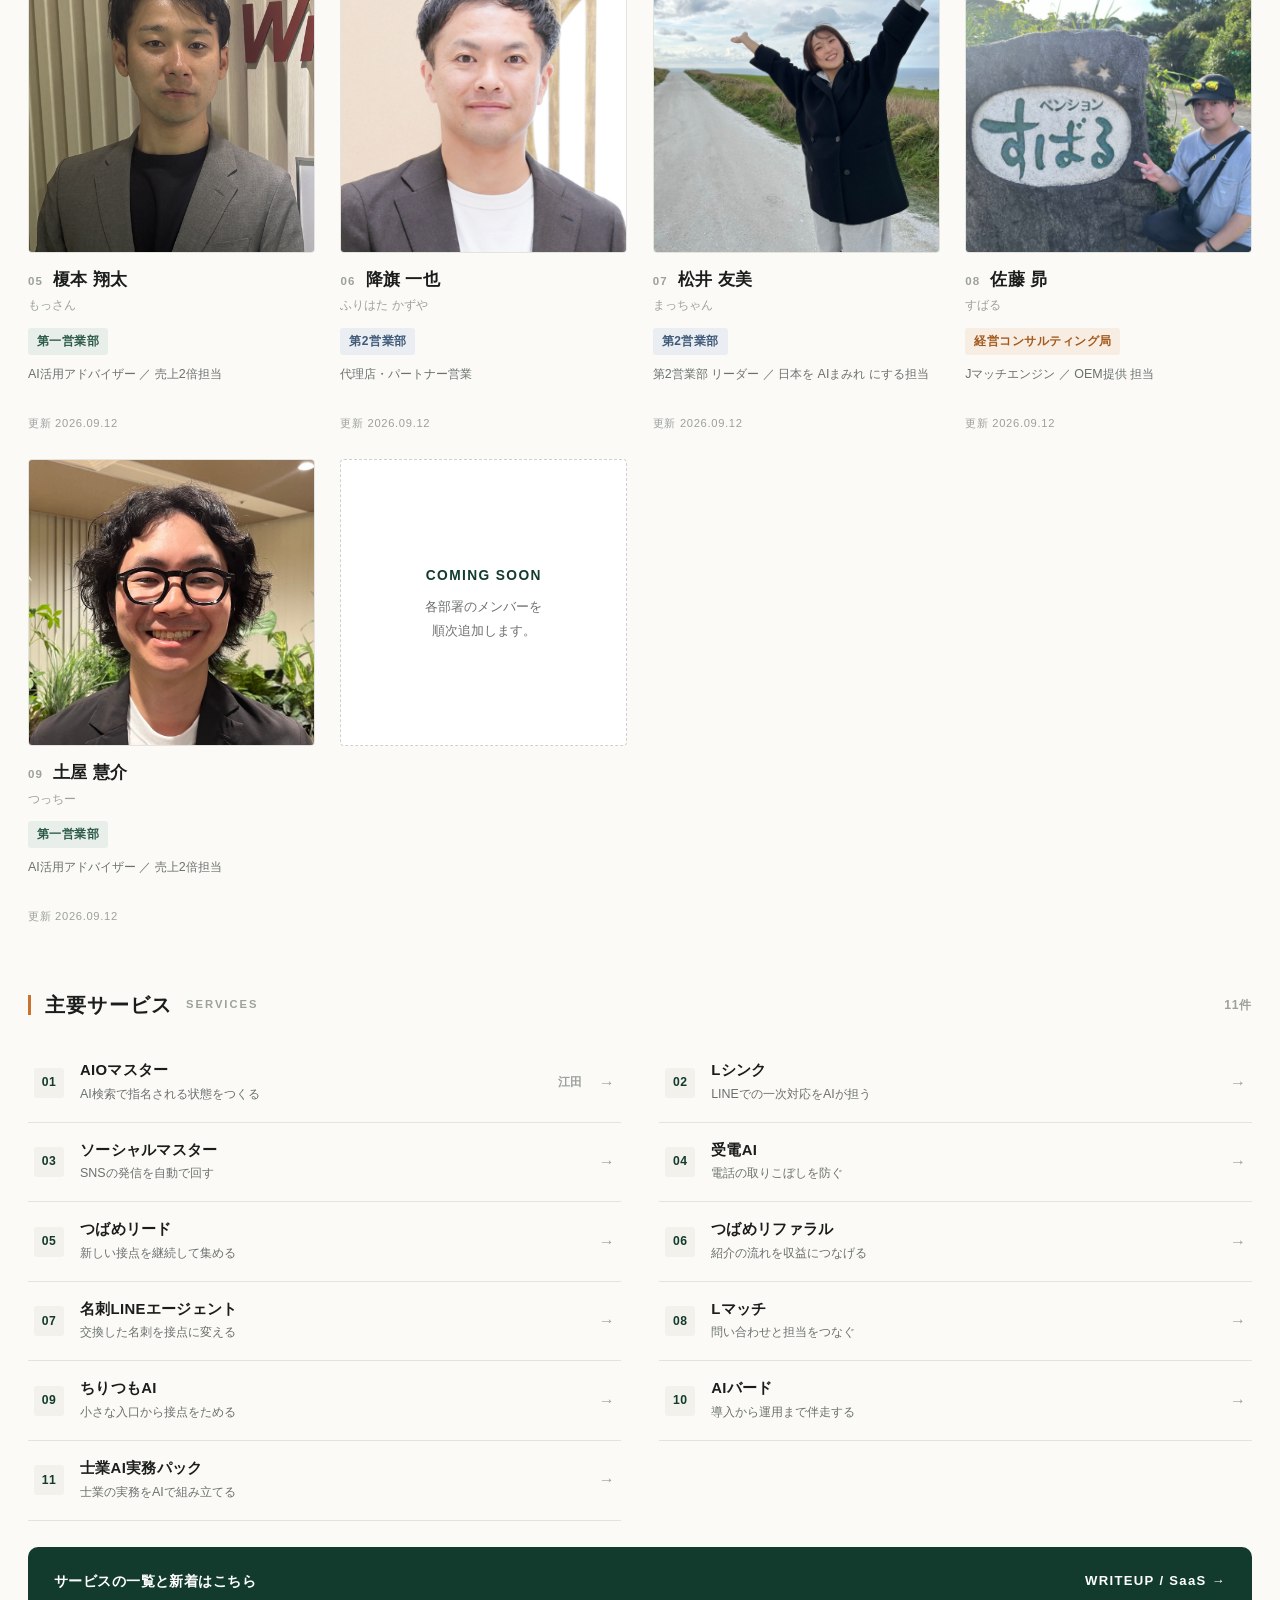
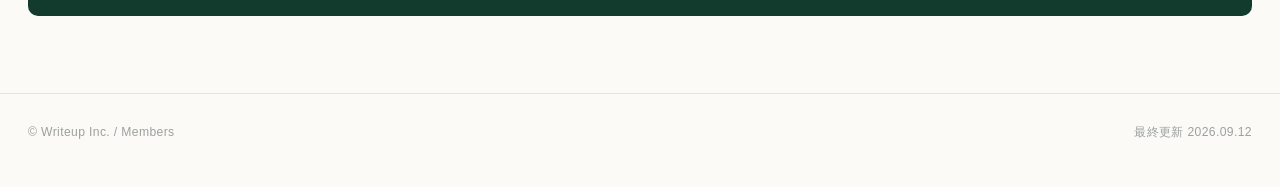
==== commit f0bad8ef: "杉山さんの写真を、息子さんが写る引きの構図へ差し替え - 本人から家族の掲載許可を得ているとの確認を受け、顔だけに寄せた   トリミングをやめ、息子さんが入る 1179x1179 の構図へ変更した -" ====
--- a/index.html
+++ b/index.html
@@ -276,12 +276,24 @@
       <p class="cnt">9名／順次追加</p>
     </div>
     <div class="members">
+      <a class="member" href="motomura/" style="--d-bg:#F7EDE3;--d-tx:#A25A1E;">
+        <div class="shot">
+          <img src="motomura/profile-assets/main.jpg" alt="笑顔でこちらを向く本村太" loading="lazy" style="object-position:center 30%">
+          <div class="veil"><p>お客様に寄り添って、 幸せを運びたいんです。</p></div>
+        </div>
+        <div class="m-top"><span class="m-no">01</span><p class="m-name">本村 太</p></div>
+        <p class="m-nick">もとむら ふとし</p>
+        <span class="m-dept">経営コンサルチーム</span>
+        <p class="m-role">docomo担当</p>
+        <p class="m-date">更新 2026.09.12</p>
+      </a>
+
       <a class="member" href="sugiyama/" style="--d-bg:#F7EDE3;--d-tx:#A25A1E;">
         <div class="shot">
-          <img src="sugiyama/profile-assets/main.jpg" alt="杉山正勝（写真は準備中のため仮画像）" loading="lazy" style="object-position:center 50%">
+          <img src="sugiyama/profile-assets/main.jpg" alt="息子さんと写る杉山正勝" loading="lazy" style="object-position:50% 52%">
           <div class="veil"><p>バックヤードが、 長いほうの人間です。</p></div>
         </div>
-        <div class="m-top"><span class="m-no">01</span><p class="m-name">杉山 正勝</p></div>
+        <div class="m-top"><span class="m-no">02</span><p class="m-name">杉山 正勝</p></div>
         <p class="m-nick">すぎやま まさかつ</p>
         <span class="m-dept">経営コンサルチーム</span>
         <p class="m-role">助成金申請フロー ／ セミナー</p>
@@ -293,22 +305,10 @@
           <img src="tamura/profile-assets/main.jpg" alt="正装で笑う田村大輔" loading="lazy" style="object-position:center 32%">
           <div class="veil"><p>ご縁を、 一度きりで終わらせません。</p></div>
         </div>
-        <div class="m-top"><span class="m-no">02</span><p class="m-name">田村 大輔</p></div>
+        <div class="m-top"><span class="m-no">03</span><p class="m-name">田村 大輔</p></div>
         <p class="m-nick">たむら だいすけ</p>
         <span class="m-dept">経営コンサルティング局</span>
         <p class="m-role">Jマッチエンジン ／ OEM提供 担当</p>
-        <p class="m-date">更新 2026.09.12</p>
-      </a>
-
-      <a class="member" href="motomura/" style="--d-bg:#F7EDE3;--d-tx:#A25A1E;">
-        <div class="shot">
-          <img src="motomura/profile-assets/main.jpg" alt="笑顔でこちらを向く本村太" loading="lazy" style="object-position:center 30%">
-          <div class="veil"><p>お客様に寄り添って、 幸せを運びたいんです。</p></div>
-        </div>
-        <div class="m-top"><span class="m-no">03</span><p class="m-name">本村 太</p></div>
-        <p class="m-nick">もとむら ふとし</p>
-        <span class="m-dept">経営コンサルチーム</span>
-        <p class="m-role">docomo担当</p>
         <p class="m-date">更新 2026.09.12</p>
       </a>
 
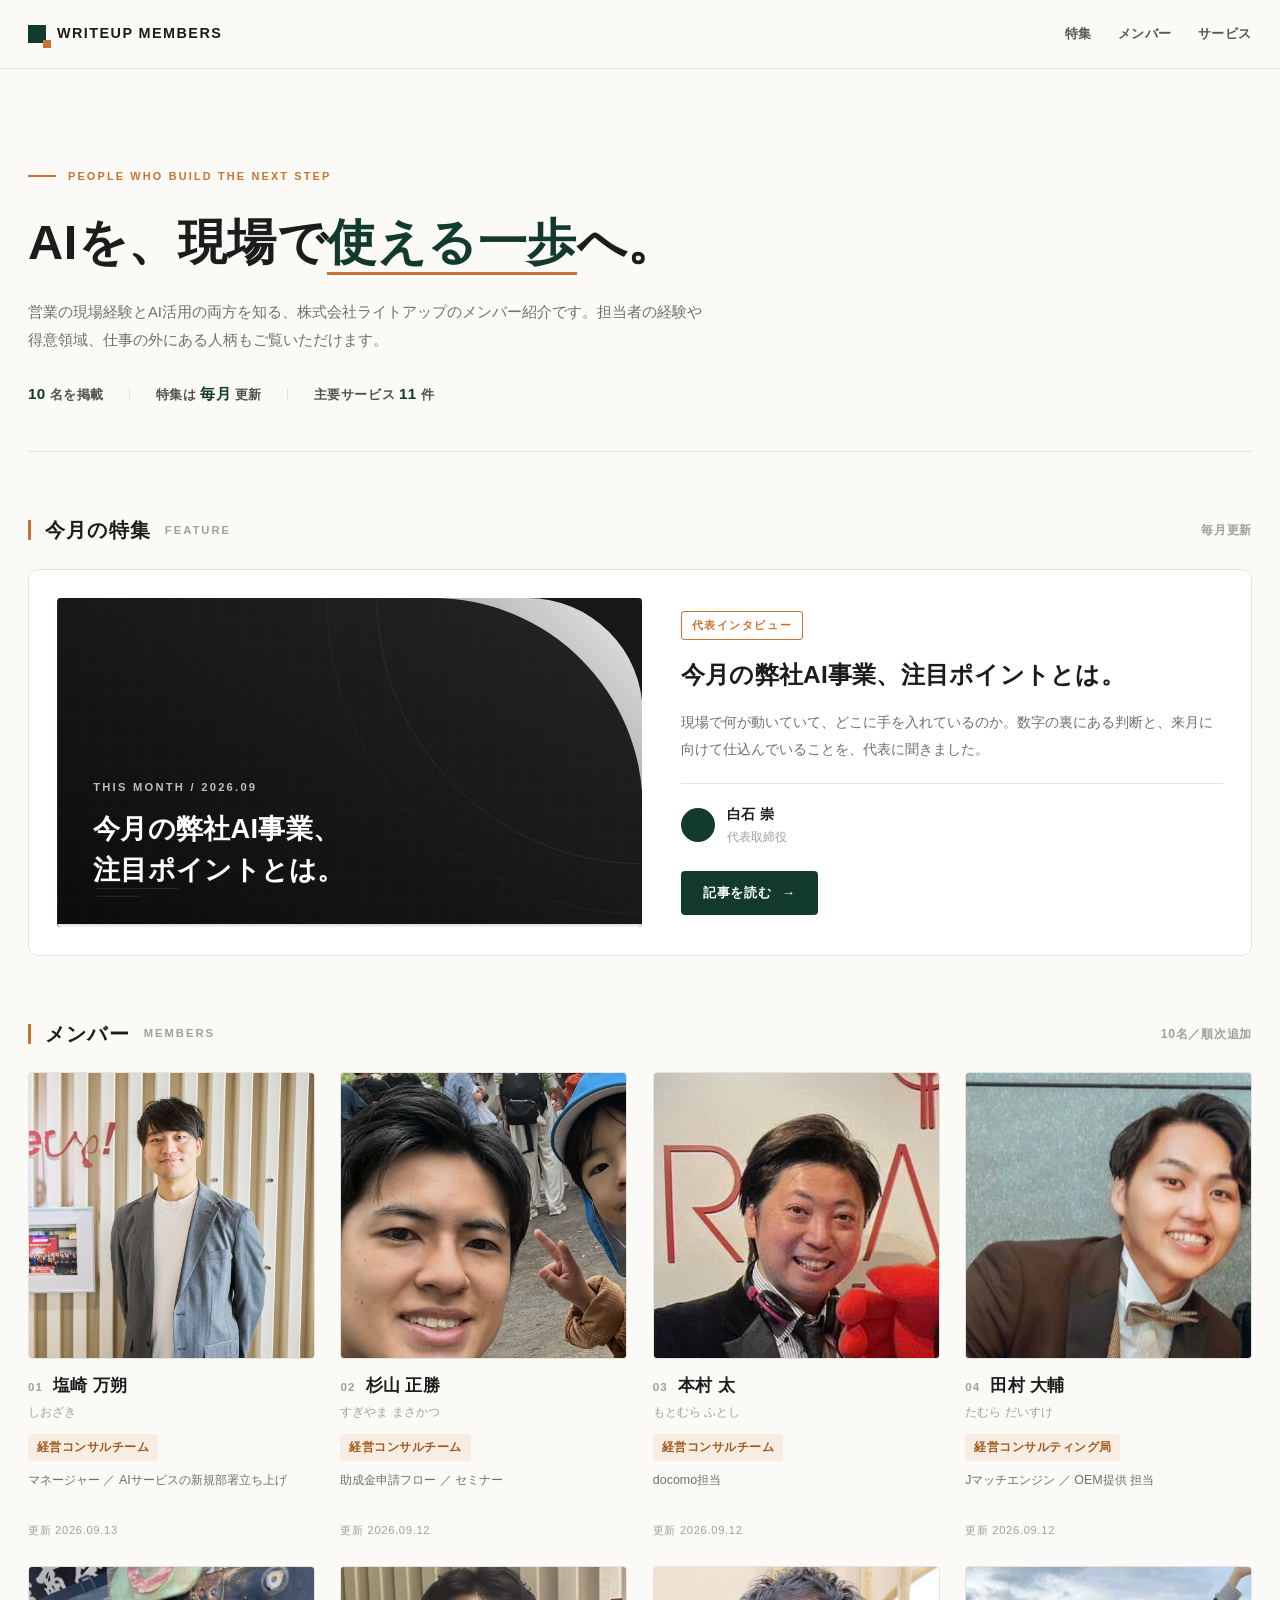
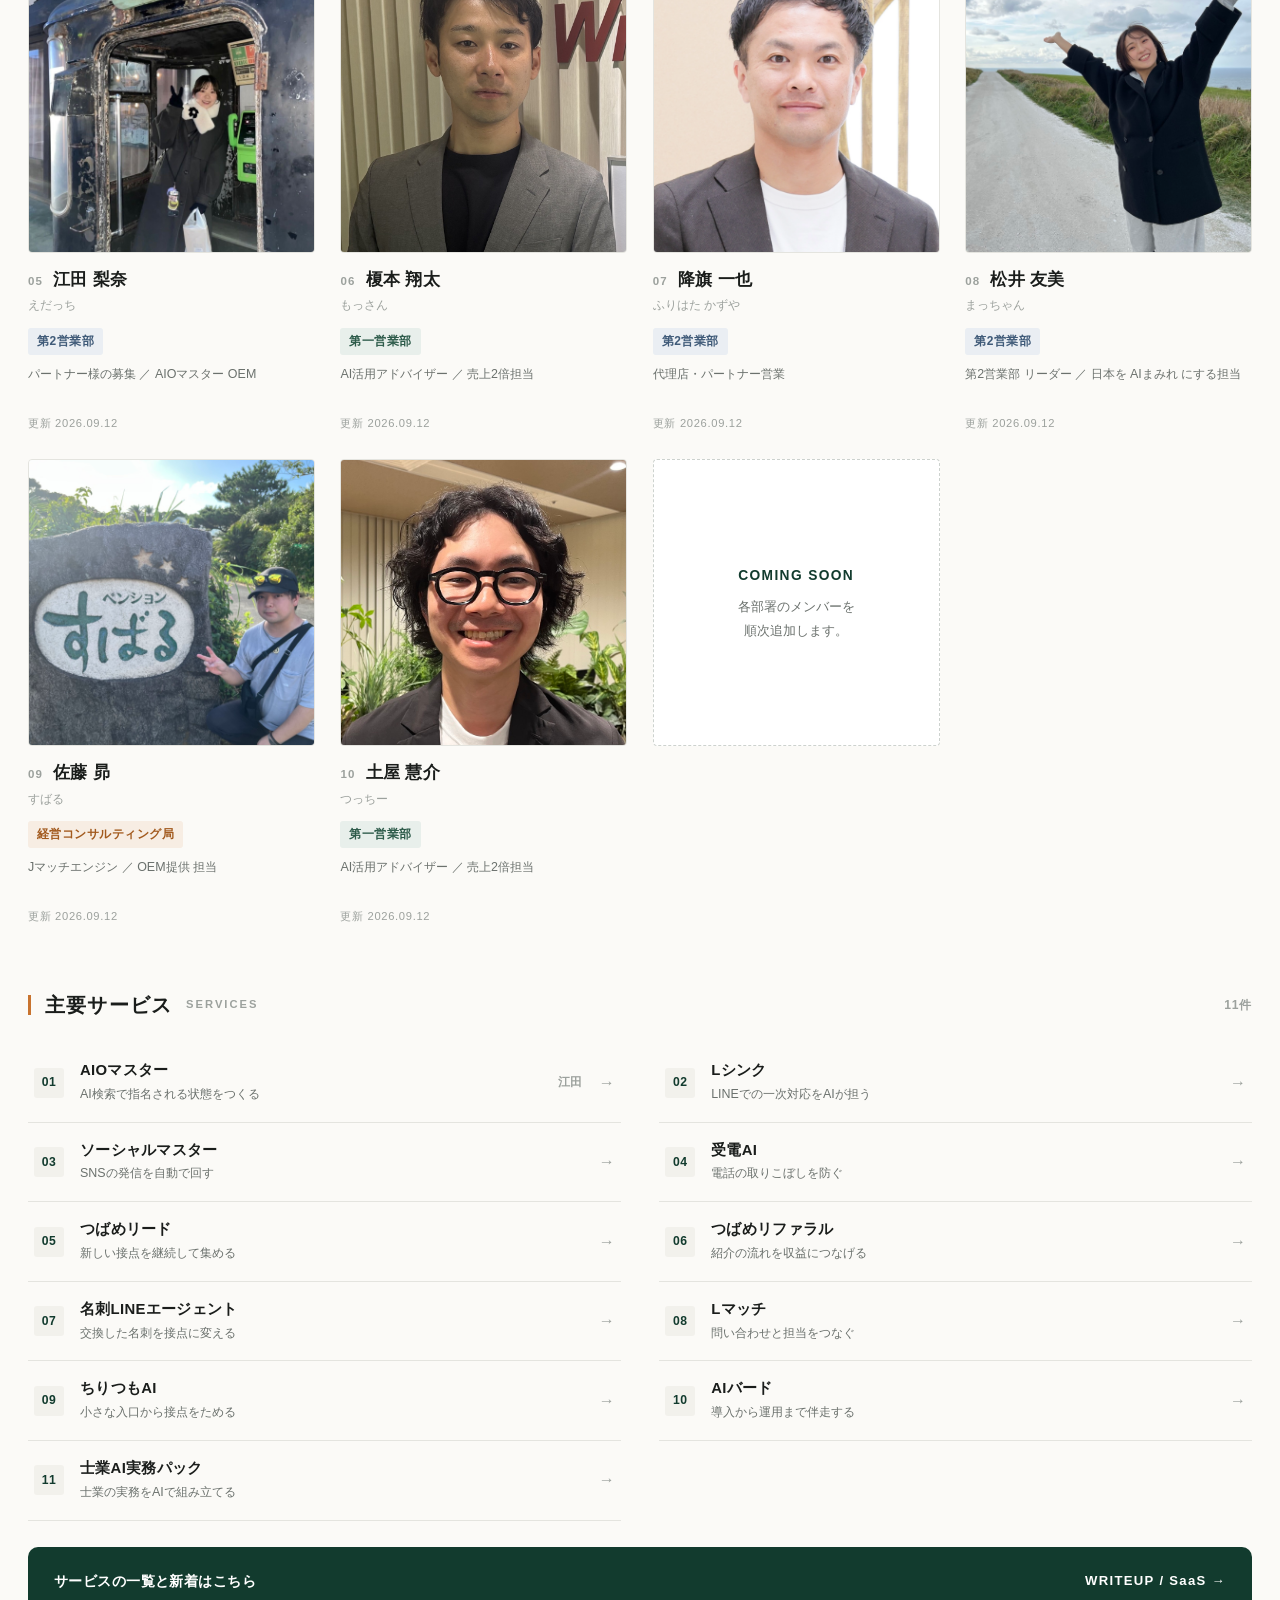
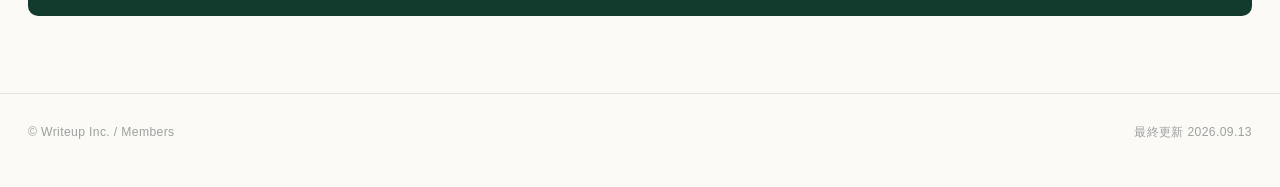
==== commit 739f2866: "塩崎万朔さんのページを新規作成 - _build/data_shiozaki.py を追加。内容はすべて本人が2026-09-12にSlackへ   書いた自己紹介が出典。部署は他のメンバーに合わせて" ====
--- a/index.html
+++ b/index.html
@@ -234,7 +234,7 @@
     <h1>AIを、現場で<em>使える一歩</em>へ。</h1>
     <p>営業の現場経験とAI活用の両方を知る、株式会社ライトアップのメンバー紹介です。担当者の経験や得意領域、仕事の外にある人柄もご覧いただけます。</p>
     <div class="meta">
-      <span><b>9</b> 名を掲載</span>
+      <span><b>10</b> 名を掲載</span>
       <span>特集は <b>毎月</b> 更新</span>
       <span>主要サービス <b>11</b> 件</span>
     </div>
@@ -273,19 +273,19 @@
       <span class="bar" aria-hidden="true"></span>
       <h2 id="members-title">メンバー</h2>
       <span class="en">MEMBERS</span>
-      <p class="cnt">9名／順次追加</p>
+      <p class="cnt">10名／順次追加</p>
     </div>
     <div class="members">
-      <a class="member" href="motomura/" style="--d-bg:#F7EDE3;--d-tx:#A25A1E;">
-        <div class="shot">
-          <img src="motomura/profile-assets/main.jpg" alt="笑顔でこちらを向く本村太" loading="lazy" style="object-position:center 30%">
-          <div class="veil"><p>お客様に寄り添って、 幸せを運びたいんです。</p></div>
-        </div>
-        <div class="m-top"><span class="m-no">01</span><p class="m-name">本村 太</p></div>
-        <p class="m-nick">もとむら ふとし</p>
+      <a class="member" href="shiozaki/" style="--d-bg:#F7EDE3;--d-tx:#A25A1E;">
+        <div class="shot">
+          <img src="shiozaki/profile-assets/main.jpg" alt="オフィスのロゴの前に立つ塩崎万朔" loading="lazy" style="object-position:center 25%">
+          <div class="veil"><p>1年目から、 立ち上げてばかりいます。</p></div>
+        </div>
+        <div class="m-top"><span class="m-no">01</span><p class="m-name">塩崎 万朔</p></div>
+        <p class="m-nick">しおざき</p>
         <span class="m-dept">経営コンサルチーム</span>
-        <p class="m-role">docomo担当</p>
-        <p class="m-date">更新 2026.09.12</p>
+        <p class="m-role">マネージャー ／ AIサービスの新規部署立ち上げ</p>
+        <p class="m-date">更新 2026.09.13</p>
       </a>
 
       <a class="member" href="sugiyama/" style="--d-bg:#F7EDE3;--d-tx:#A25A1E;">
@@ -300,12 +300,24 @@
         <p class="m-date">更新 2026.09.12</p>
       </a>
 
+      <a class="member" href="motomura/" style="--d-bg:#F7EDE3;--d-tx:#A25A1E;">
+        <div class="shot">
+          <img src="motomura/profile-assets/main.jpg" alt="笑顔でこちらを向く本村太" loading="lazy" style="object-position:center 30%">
+          <div class="veil"><p>お客様に寄り添って、 幸せを運びたいんです。</p></div>
+        </div>
+        <div class="m-top"><span class="m-no">03</span><p class="m-name">本村 太</p></div>
+        <p class="m-nick">もとむら ふとし</p>
+        <span class="m-dept">経営コンサルチーム</span>
+        <p class="m-role">docomo担当</p>
+        <p class="m-date">更新 2026.09.12</p>
+      </a>
+
       <a class="member" href="tamura/" style="--d-bg:#F7EDE3;--d-tx:#A25A1E;">
         <div class="shot">
           <img src="tamura/profile-assets/main.jpg" alt="正装で笑う田村大輔" loading="lazy" style="object-position:center 32%">
           <div class="veil"><p>ご縁を、 一度きりで終わらせません。</p></div>
         </div>
-        <div class="m-top"><span class="m-no">03</span><p class="m-name">田村 大輔</p></div>
+        <div class="m-top"><span class="m-no">04</span><p class="m-name">田村 大輔</p></div>
         <p class="m-nick">たむら だいすけ</p>
         <span class="m-dept">経営コンサルティング局</span>
         <p class="m-role">Jマッチエンジン ／ OEM提供 担当</p>
@@ -317,7 +329,7 @@
           <img src="eda/profile-assets/main.jpg" alt="古い車両の前に立つ江田梨奈" loading="lazy" style="object-position:58% 40%">
           <div class="veil"><p>AIに詳しくないところから 始める不安は、よく分かります。</p></div>
         </div>
-        <div class="m-top"><span class="m-no">04</span><p class="m-name">江田 梨奈</p></div>
+        <div class="m-top"><span class="m-no">05</span><p class="m-name">江田 梨奈</p></div>
         <p class="m-nick">えだっち</p>
         <span class="m-dept">第2営業部</span>
         <p class="m-role">パートナー様の募集 ／ AIOマスター OEM</p>
@@ -329,7 +341,7 @@
           <img src="enomoto/profile-assets/main.jpg" alt="スーツ姿で正面を向く榎本翔太" loading="lazy" style="object-position:center 22%">
           <div class="veil"><p>1年かけて、 御社の売上を2倍に。</p></div>
         </div>
-        <div class="m-top"><span class="m-no">05</span><p class="m-name">榎本 翔太</p></div>
+        <div class="m-top"><span class="m-no">06</span><p class="m-name">榎本 翔太</p></div>
         <p class="m-nick">もっさん</p>
         <span class="m-dept">第一営業部</span>
         <p class="m-role">AI活用アドバイザー ／ 売上2倍担当</p>
@@ -341,7 +353,7 @@
           <img src="furihata/profile-assets/main.png" alt="スーツ姿で正面を向く降旗一也" loading="lazy" style="object-position:center 30%">
           <div class="veil"><p>営業と、ツールづくりの間。 そこをやる人になります。</p></div>
         </div>
-        <div class="m-top"><span class="m-no">06</span><p class="m-name">降旗 一也</p></div>
+        <div class="m-top"><span class="m-no">07</span><p class="m-name">降旗 一也</p></div>
         <p class="m-nick">ふりはた かずや</p>
         <span class="m-dept">第2営業部</span>
         <p class="m-role">代理店・パートナー営業</p>
@@ -353,7 +365,7 @@
           <img src="matsui/profile-assets/main.jpg" alt="旅先の道で両手を広げる松井友美" loading="lazy" style="object-position:52% 30%">
           <div class="veil"><p>AIだけでは、 温度感までは届きません。</p></div>
         </div>
-        <div class="m-top"><span class="m-no">07</span><p class="m-name">松井 友美</p></div>
+        <div class="m-top"><span class="m-no">08</span><p class="m-name">松井 友美</p></div>
         <p class="m-nick">まっちゃん</p>
         <span class="m-dept">第2営業部</span>
         <p class="m-role">第2営業部 リーダー ／ 日本を AIまみれ にする担当</p>
@@ -365,7 +377,7 @@
           <img src="sato/profile-assets/main.jpg" alt="「ペンションすばる」の看板を指さす佐藤昴" loading="lazy" style="object-position:50% 24%">
           <div class="veil"><p>「お金がない」を、 AI化しない理由にさせない。</p></div>
         </div>
-        <div class="m-top"><span class="m-no">08</span><p class="m-name">佐藤 昴</p></div>
+        <div class="m-top"><span class="m-no">09</span><p class="m-name">佐藤 昴</p></div>
         <p class="m-nick">すばる</p>
         <span class="m-dept">経営コンサルティング局</span>
         <p class="m-role">Jマッチエンジン ／ OEM提供 担当</p>
@@ -377,7 +389,7 @@
           <img src="tsuchiya/profile-assets/curly-hair.jpg" alt="正面を向いて笑う土屋慧介" loading="lazy" style="object-position:50% 26%">
           <div class="veil"><p>髪は天然。営業は設計。 AIで売れる仕組みを本気でつくります。</p></div>
         </div>
-        <div class="m-top"><span class="m-no">09</span><p class="m-name">土屋 慧介</p></div>
+        <div class="m-top"><span class="m-no">10</span><p class="m-name">土屋 慧介</p></div>
         <p class="m-nick">つっちー</p>
         <span class="m-dept">第一営業部</span>
         <p class="m-role">AI活用アドバイザー ／ 売上2倍担当</p>
@@ -416,7 +428,7 @@
 
 <footer><div class="wrap">
   <span>© Writeup Inc. / Members</span>
-  <span>最終更新 2026.09.12</span>
+  <span>最終更新 2026.09.13</span>
 </div></footer>
 </body>
 </html>
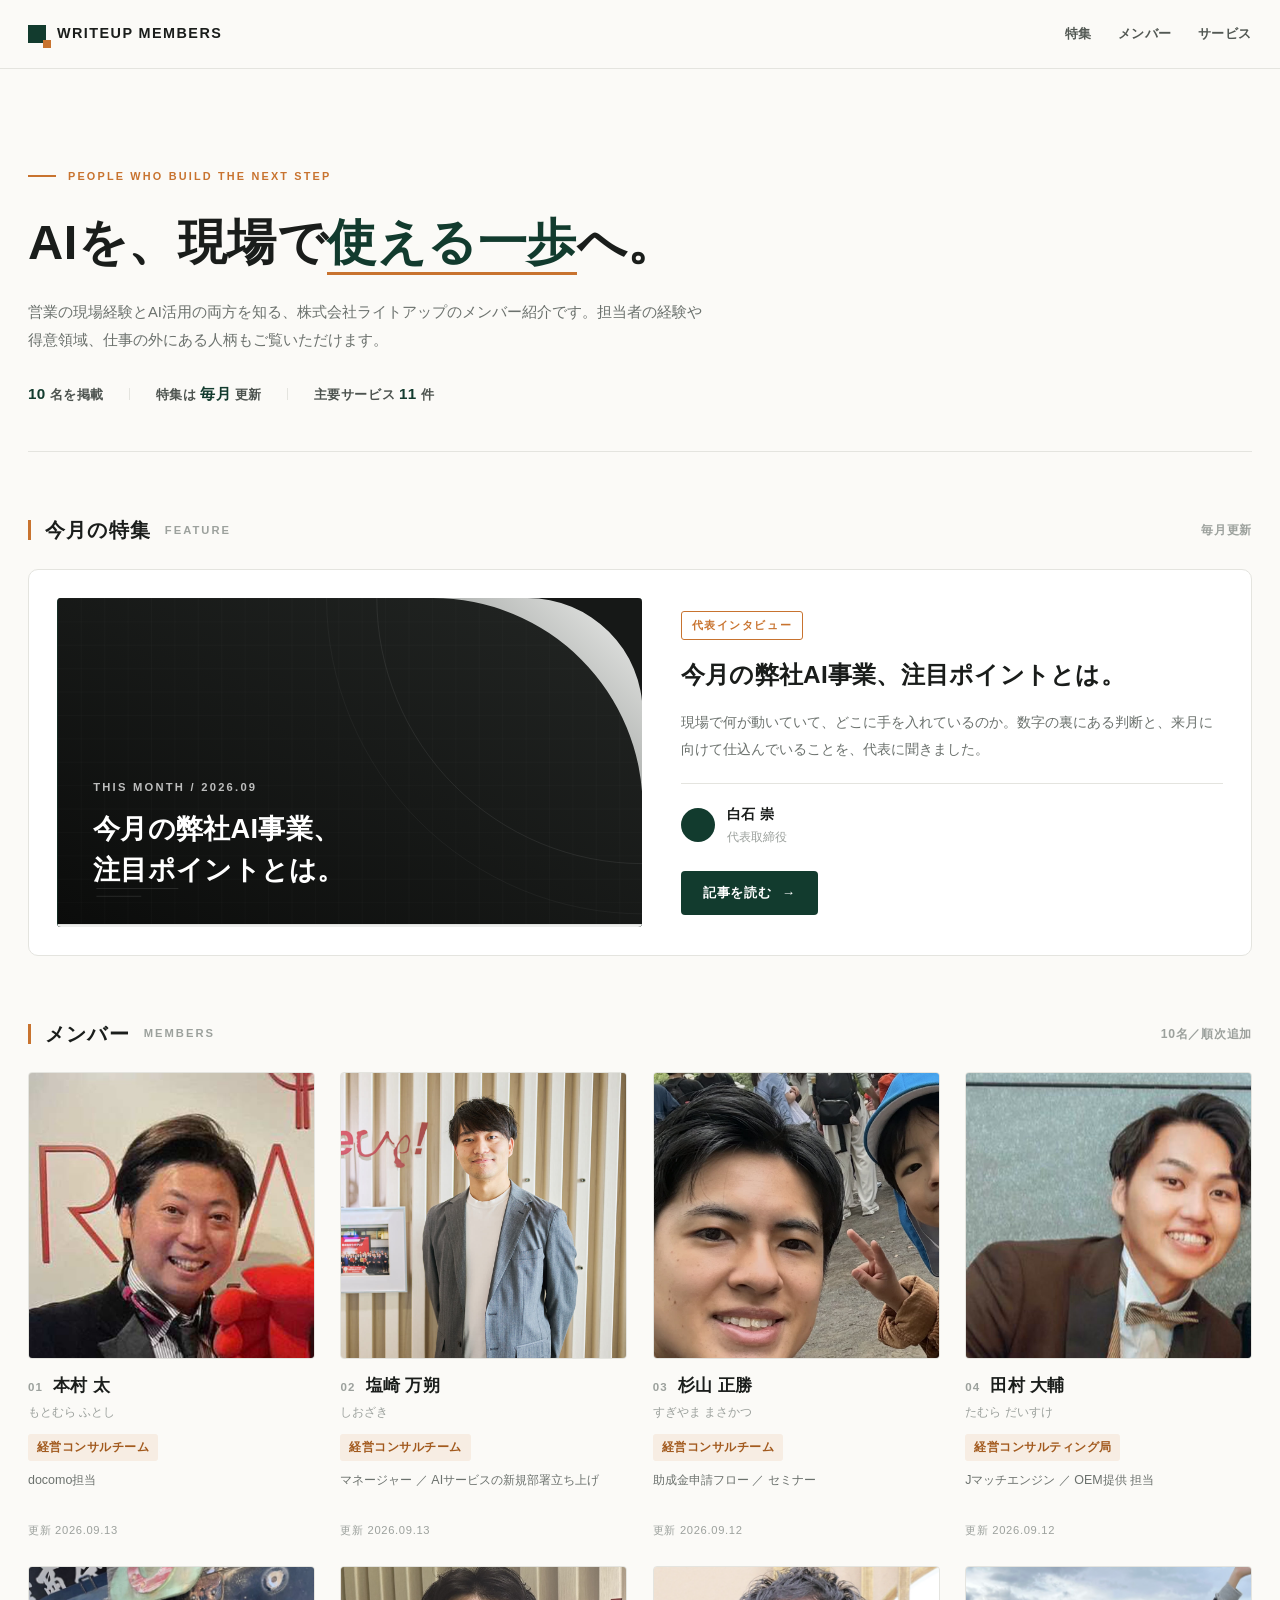
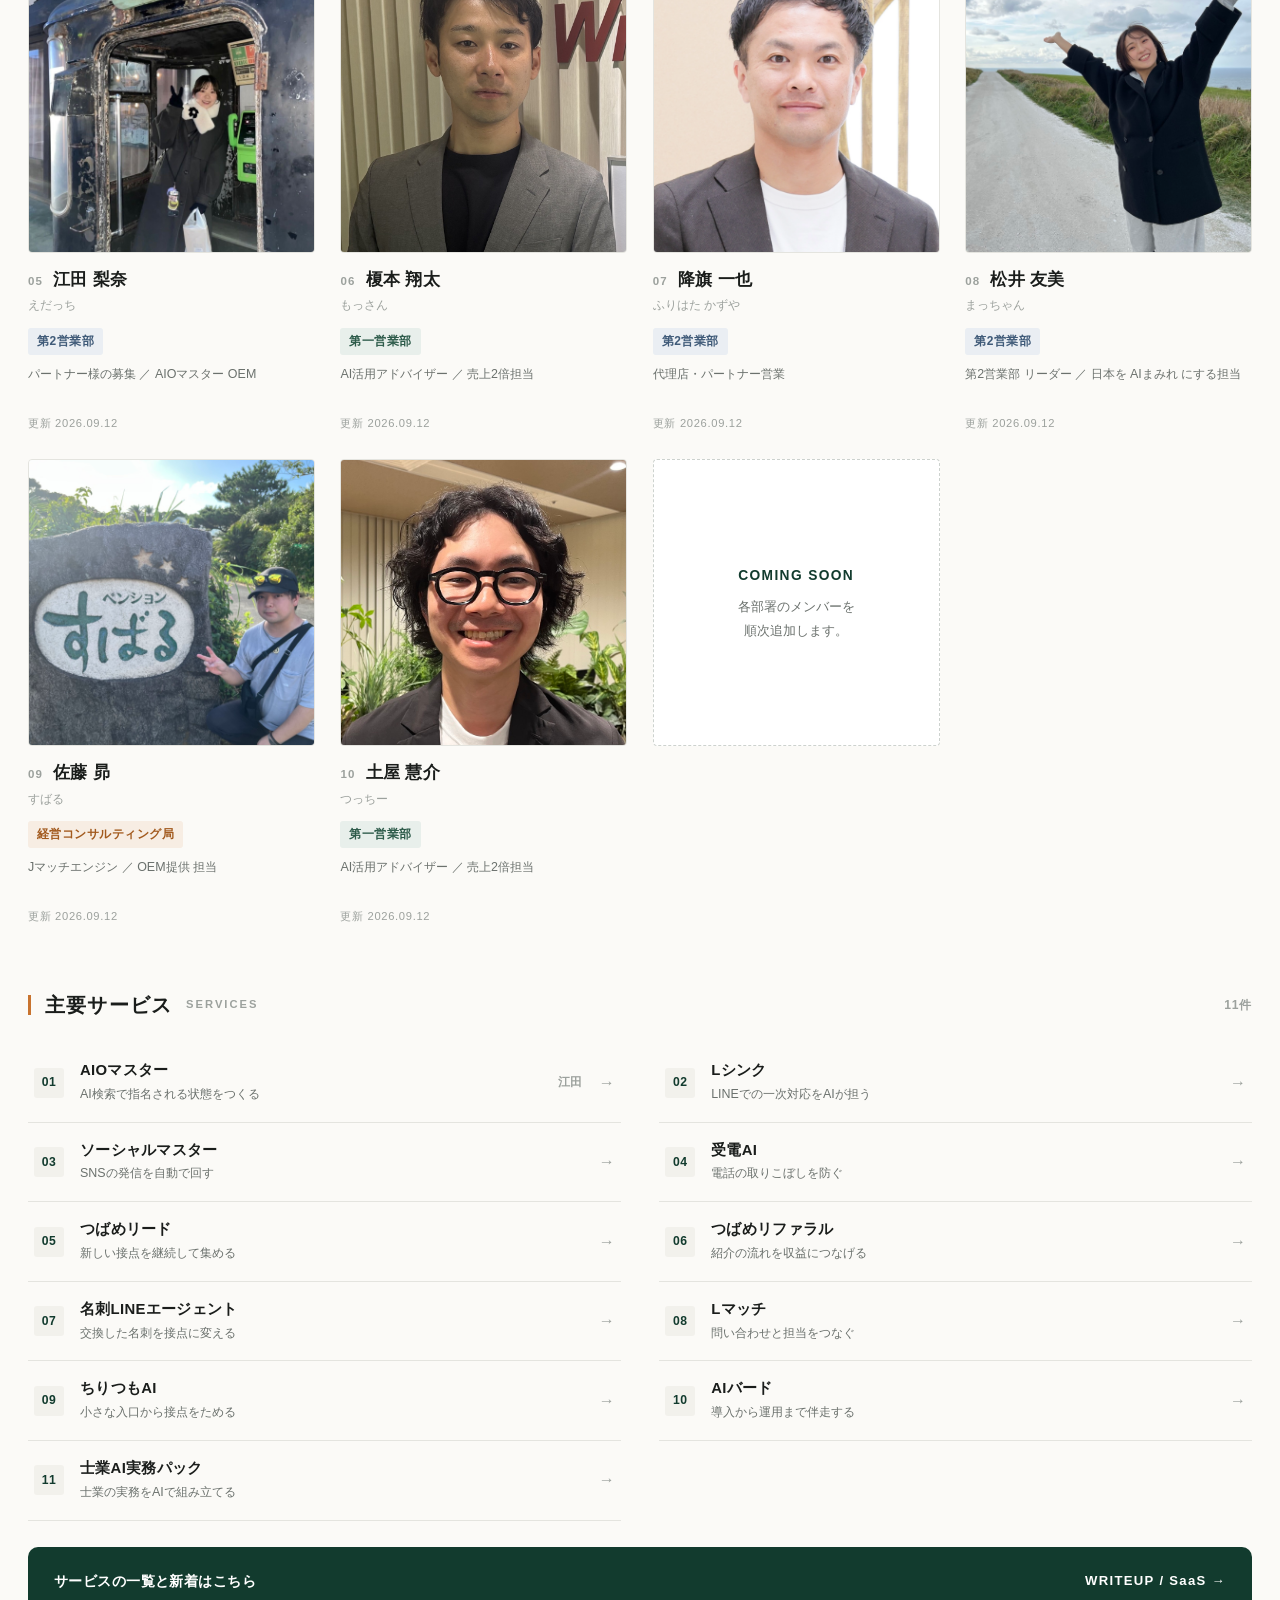
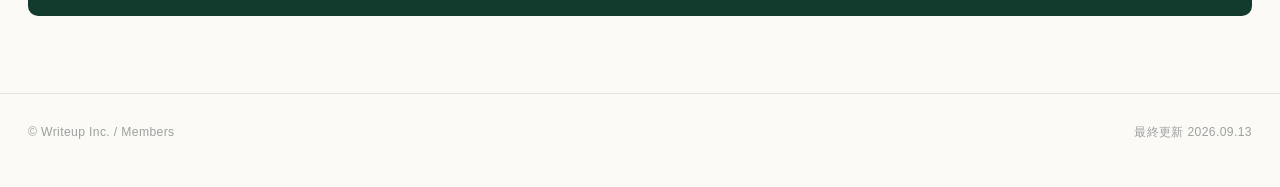
==== commit ce7d591a: "好きなことの写真を、枠に合わせて切るのをやめ、写真の比率で枠を組むようにした 枠が固定（900px以上で約2.2:1）だったため、4:3の写真は高さの6割、縦長0.59の 写真は7割超を捨てていた。そ" ====
--- a/index.html
+++ b/index.html
@@ -276,12 +276,24 @@
       <p class="cnt">10名／順次追加</p>
     </div>
     <div class="members">
+      <a class="member" href="motomura/" style="--d-bg:#F7EDE3;--d-tx:#A25A1E;">
+        <div class="shot">
+          <img src="motomura/profile-assets/main.jpg" alt="笑顔でこちらを向く本村太" loading="lazy" style="object-position:center 30%">
+          <div class="veil"><p>お客様に寄り添って、 幸せを運びたいんです。</p></div>
+        </div>
+        <div class="m-top"><span class="m-no">01</span><p class="m-name">本村 太</p></div>
+        <p class="m-nick">もとむら ふとし</p>
+        <span class="m-dept">経営コンサルチーム</span>
+        <p class="m-role">docomo担当</p>
+        <p class="m-date">更新 2026.09.13</p>
+      </a>
+
       <a class="member" href="shiozaki/" style="--d-bg:#F7EDE3;--d-tx:#A25A1E;">
         <div class="shot">
           <img src="shiozaki/profile-assets/main.jpg" alt="オフィスのロゴの前に立つ塩崎万朔" loading="lazy" style="object-position:center 25%">
           <div class="veil"><p>1年目から、 立ち上げてばかりいます。</p></div>
         </div>
-        <div class="m-top"><span class="m-no">01</span><p class="m-name">塩崎 万朔</p></div>
+        <div class="m-top"><span class="m-no">02</span><p class="m-name">塩崎 万朔</p></div>
         <p class="m-nick">しおざき</p>
         <span class="m-dept">経営コンサルチーム</span>
         <p class="m-role">マネージャー ／ AIサービスの新規部署立ち上げ</p>
@@ -293,22 +305,10 @@
           <img src="sugiyama/profile-assets/main.jpg" alt="息子さんと写る杉山正勝" loading="lazy" style="object-position:50% 52%">
           <div class="veil"><p>バックヤードが、 長いほうの人間です。</p></div>
         </div>
-        <div class="m-top"><span class="m-no">02</span><p class="m-name">杉山 正勝</p></div>
+        <div class="m-top"><span class="m-no">03</span><p class="m-name">杉山 正勝</p></div>
         <p class="m-nick">すぎやま まさかつ</p>
         <span class="m-dept">経営コンサルチーム</span>
         <p class="m-role">助成金申請フロー ／ セミナー</p>
-        <p class="m-date">更新 2026.09.12</p>
-      </a>
-
-      <a class="member" href="motomura/" style="--d-bg:#F7EDE3;--d-tx:#A25A1E;">
-        <div class="shot">
-          <img src="motomura/profile-assets/main.jpg" alt="笑顔でこちらを向く本村太" loading="lazy" style="object-position:center 30%">
-          <div class="veil"><p>お客様に寄り添って、 幸せを運びたいんです。</p></div>
-        </div>
-        <div class="m-top"><span class="m-no">03</span><p class="m-name">本村 太</p></div>
-        <p class="m-nick">もとむら ふとし</p>
-        <span class="m-dept">経営コンサルチーム</span>
-        <p class="m-role">docomo担当</p>
         <p class="m-date">更新 2026.09.12</p>
       </a>
 
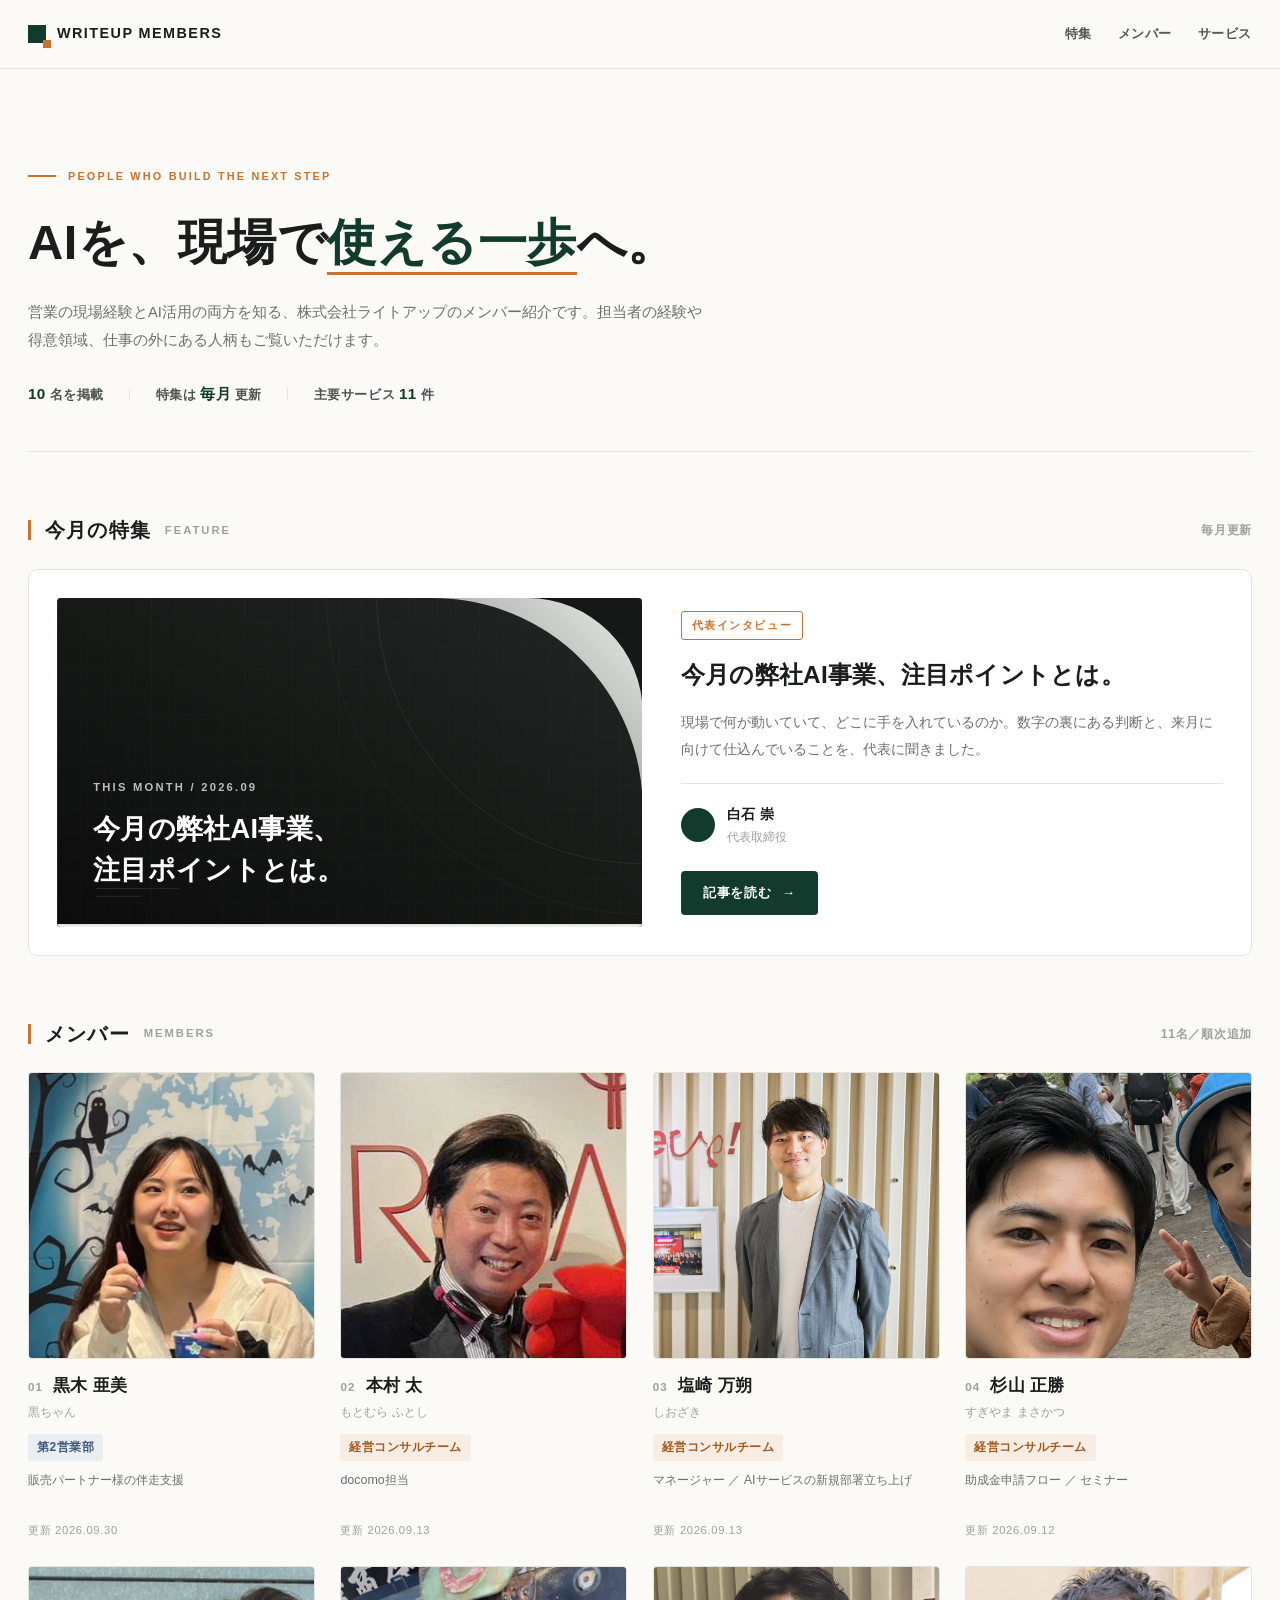
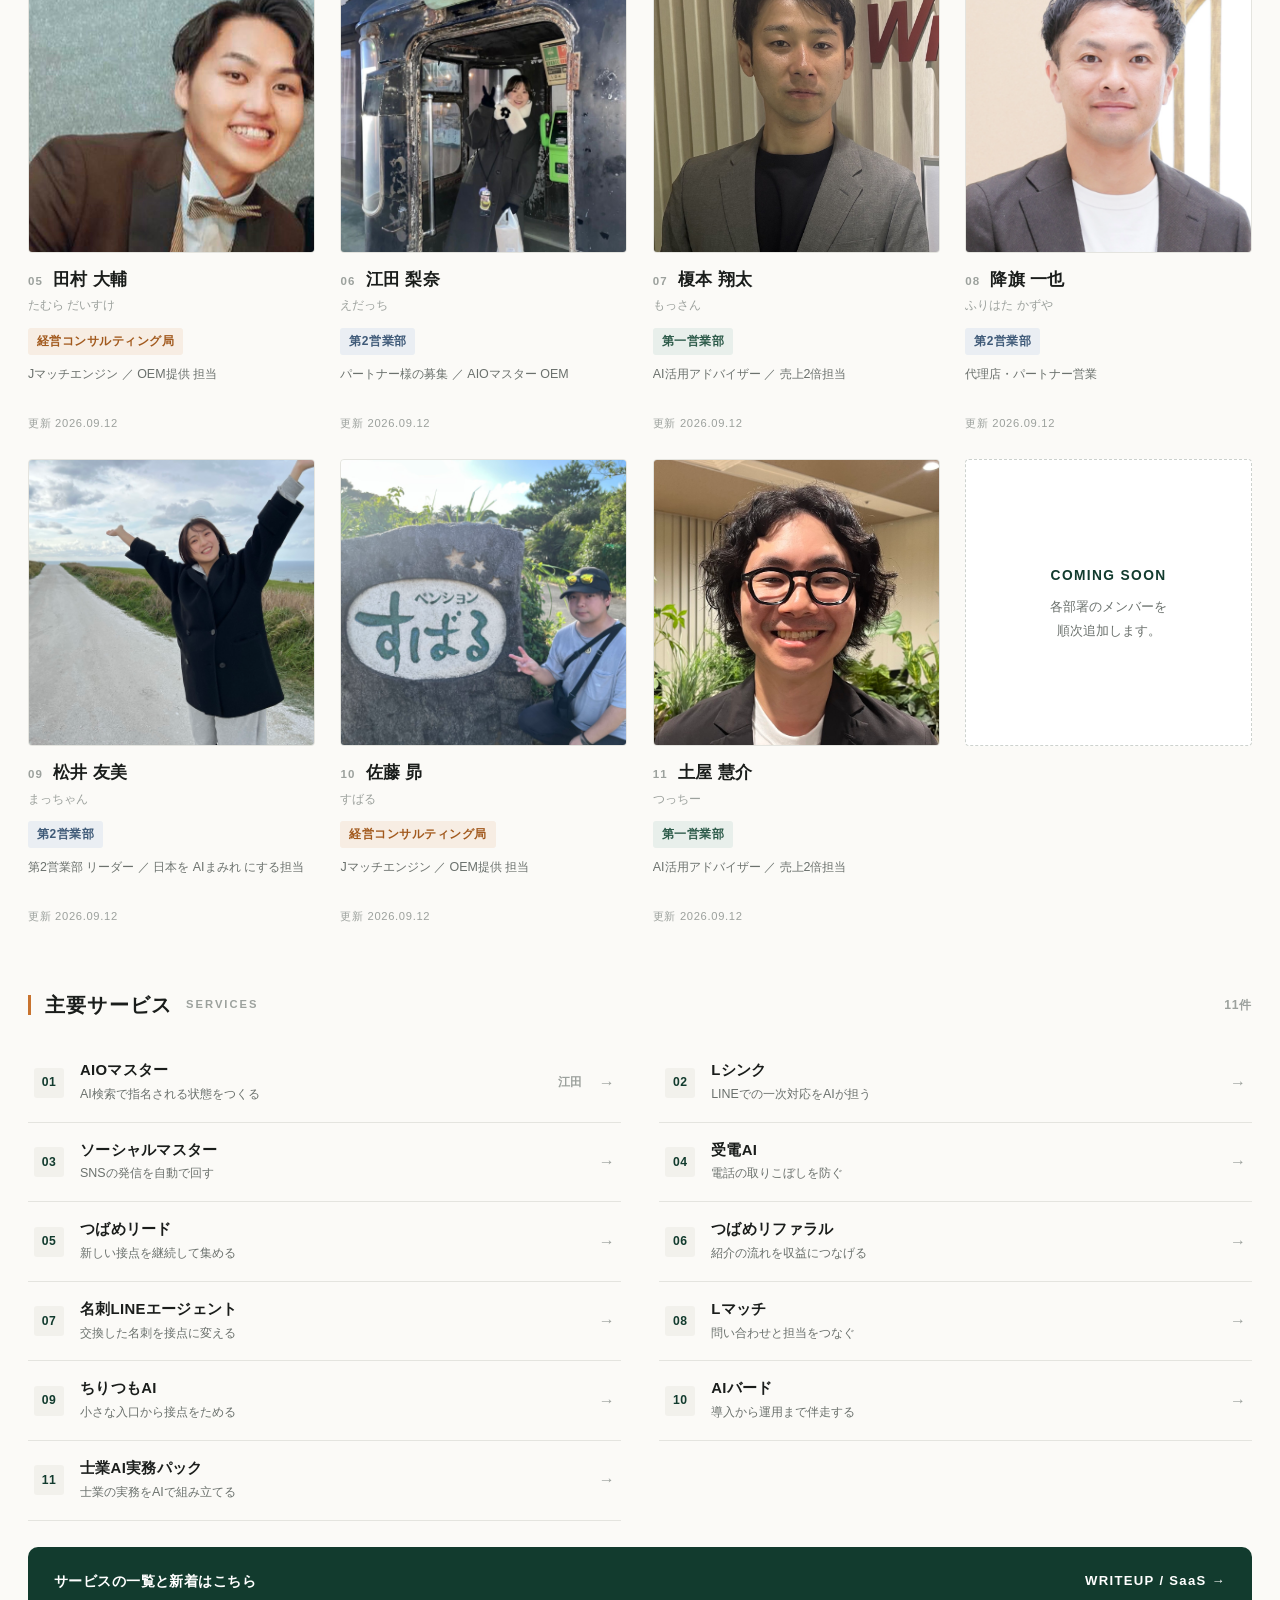
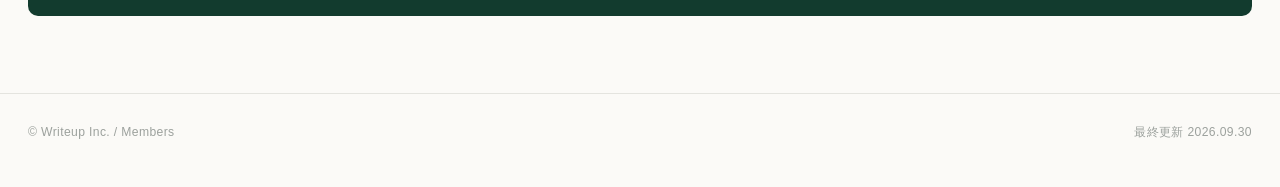
==== commit baf29593: "黒木亜美さんのページを新規作成し、一覧の先頭に追加 - 内容は本人の回答（基本情報・経歴・想い・人となり）が出典 - 聞き取りで確認した点   ・メールは kuroki.ibuki@writeup.c" ====
--- a/index.html
+++ b/index.html
@@ -273,15 +273,27 @@
       <span class="bar" aria-hidden="true"></span>
       <h2 id="members-title">メンバー</h2>
       <span class="en">MEMBERS</span>
-      <p class="cnt">10名／順次追加</p>
+      <p class="cnt">11名／順次追加</p>
     </div>
     <div class="members">
+      <a class="member" href="kuroki/" style="--d-bg:#EAEEF3;--d-tx:#3F5A78;">
+        <div class="shot">
+          <img src="kuroki/profile-assets/main.jpg" alt="ハロウィンの飾りの前で笑う黒木亜美" loading="lazy" style="object-position:center 30%">
+          <div class="veil"><p>最初にちゃんと伝えれば、 AIはちゃんと応えてくれる。</p></div>
+        </div>
+        <div class="m-top"><span class="m-no">01</span><p class="m-name">黒木 亜美</p></div>
+        <p class="m-nick">黒ちゃん</p>
+        <span class="m-dept">第2営業部</span>
+        <p class="m-role">販売パートナー様の伴走支援</p>
+        <p class="m-date">更新 2026.09.30</p>
+      </a>
+
       <a class="member" href="motomura/" style="--d-bg:#F7EDE3;--d-tx:#A25A1E;">
         <div class="shot">
           <img src="motomura/profile-assets/main.jpg" alt="笑顔でこちらを向く本村太" loading="lazy" style="object-position:center 30%">
           <div class="veil"><p>お客様に寄り添って、 幸せを運びたいんです。</p></div>
         </div>
-        <div class="m-top"><span class="m-no">01</span><p class="m-name">本村 太</p></div>
+        <div class="m-top"><span class="m-no">02</span><p class="m-name">本村 太</p></div>
         <p class="m-nick">もとむら ふとし</p>
         <span class="m-dept">経営コンサルチーム</span>
         <p class="m-role">docomo担当</p>
@@ -293,7 +305,7 @@
           <img src="shiozaki/profile-assets/main.jpg" alt="オフィスのロゴの前に立つ塩崎万朔" loading="lazy" style="object-position:center 25%">
           <div class="veil"><p>1年目から、 立ち上げてばかりいます。</p></div>
         </div>
-        <div class="m-top"><span class="m-no">02</span><p class="m-name">塩崎 万朔</p></div>
+        <div class="m-top"><span class="m-no">03</span><p class="m-name">塩崎 万朔</p></div>
         <p class="m-nick">しおざき</p>
         <span class="m-dept">経営コンサルチーム</span>
         <p class="m-role">マネージャー ／ AIサービスの新規部署立ち上げ</p>
@@ -305,7 +317,7 @@
           <img src="sugiyama/profile-assets/main.jpg" alt="息子さんと写る杉山正勝" loading="lazy" style="object-position:50% 52%">
           <div class="veil"><p>バックヤードが、 長いほうの人間です。</p></div>
         </div>
-        <div class="m-top"><span class="m-no">03</span><p class="m-name">杉山 正勝</p></div>
+        <div class="m-top"><span class="m-no">04</span><p class="m-name">杉山 正勝</p></div>
         <p class="m-nick">すぎやま まさかつ</p>
         <span class="m-dept">経営コンサルチーム</span>
         <p class="m-role">助成金申請フロー ／ セミナー</p>
@@ -317,7 +329,7 @@
           <img src="tamura/profile-assets/main.jpg" alt="正装で笑う田村大輔" loading="lazy" style="object-position:center 32%">
           <div class="veil"><p>ご縁を、 一度きりで終わらせません。</p></div>
         </div>
-        <div class="m-top"><span class="m-no">04</span><p class="m-name">田村 大輔</p></div>
+        <div class="m-top"><span class="m-no">05</span><p class="m-name">田村 大輔</p></div>
         <p class="m-nick">たむら だいすけ</p>
         <span class="m-dept">経営コンサルティング局</span>
         <p class="m-role">Jマッチエンジン ／ OEM提供 担当</p>
@@ -329,7 +341,7 @@
           <img src="eda/profile-assets/main.jpg" alt="古い車両の前に立つ江田梨奈" loading="lazy" style="object-position:58% 40%">
           <div class="veil"><p>AIに詳しくないところから 始める不安は、よく分かります。</p></div>
         </div>
-        <div class="m-top"><span class="m-no">05</span><p class="m-name">江田 梨奈</p></div>
+        <div class="m-top"><span class="m-no">06</span><p class="m-name">江田 梨奈</p></div>
         <p class="m-nick">えだっち</p>
         <span class="m-dept">第2営業部</span>
         <p class="m-role">パートナー様の募集 ／ AIOマスター OEM</p>
@@ -341,7 +353,7 @@
           <img src="enomoto/profile-assets/main.jpg" alt="スーツ姿で正面を向く榎本翔太" loading="lazy" style="object-position:center 22%">
           <div class="veil"><p>1年かけて、 御社の売上を2倍に。</p></div>
         </div>
-        <div class="m-top"><span class="m-no">06</span><p class="m-name">榎本 翔太</p></div>
+        <div class="m-top"><span class="m-no">07</span><p class="m-name">榎本 翔太</p></div>
         <p class="m-nick">もっさん</p>
         <span class="m-dept">第一営業部</span>
         <p class="m-role">AI活用アドバイザー ／ 売上2倍担当</p>
@@ -353,7 +365,7 @@
           <img src="furihata/profile-assets/main.png" alt="スーツ姿で正面を向く降旗一也" loading="lazy" style="object-position:center 30%">
           <div class="veil"><p>営業と、ツールづくりの間。 そこをやる人になります。</p></div>
         </div>
-        <div class="m-top"><span class="m-no">07</span><p class="m-name">降旗 一也</p></div>
+        <div class="m-top"><span class="m-no">08</span><p class="m-name">降旗 一也</p></div>
         <p class="m-nick">ふりはた かずや</p>
         <span class="m-dept">第2営業部</span>
         <p class="m-role">代理店・パートナー営業</p>
@@ -365,7 +377,7 @@
           <img src="matsui/profile-assets/main.jpg" alt="旅先の道で両手を広げる松井友美" loading="lazy" style="object-position:52% 30%">
           <div class="veil"><p>AIだけでは、 温度感までは届きません。</p></div>
         </div>
-        <div class="m-top"><span class="m-no">08</span><p class="m-name">松井 友美</p></div>
+        <div class="m-top"><span class="m-no">09</span><p class="m-name">松井 友美</p></div>
         <p class="m-nick">まっちゃん</p>
         <span class="m-dept">第2営業部</span>
         <p class="m-role">第2営業部 リーダー ／ 日本を AIまみれ にする担当</p>
@@ -377,7 +389,7 @@
           <img src="sato/profile-assets/main.jpg" alt="「ペンションすばる」の看板を指さす佐藤昴" loading="lazy" style="object-position:50% 24%">
           <div class="veil"><p>「お金がない」を、 AI化しない理由にさせない。</p></div>
         </div>
-        <div class="m-top"><span class="m-no">09</span><p class="m-name">佐藤 昴</p></div>
+        <div class="m-top"><span class="m-no">10</span><p class="m-name">佐藤 昴</p></div>
         <p class="m-nick">すばる</p>
         <span class="m-dept">経営コンサルティング局</span>
         <p class="m-role">Jマッチエンジン ／ OEM提供 担当</p>
@@ -389,7 +401,7 @@
           <img src="tsuchiya/profile-assets/curly-hair.jpg" alt="正面を向いて笑う土屋慧介" loading="lazy" style="object-position:50% 26%">
           <div class="veil"><p>髪は天然。営業は設計。 AIで売れる仕組みを本気でつくります。</p></div>
         </div>
-        <div class="m-top"><span class="m-no">10</span><p class="m-name">土屋 慧介</p></div>
+        <div class="m-top"><span class="m-no">11</span><p class="m-name">土屋 慧介</p></div>
         <p class="m-nick">つっちー</p>
         <span class="m-dept">第一営業部</span>
         <p class="m-role">AI活用アドバイザー ／ 売上2倍担当</p>
@@ -428,7 +440,7 @@
 
 <footer><div class="wrap">
   <span>© Writeup Inc. / Members</span>
-  <span>最終更新 2026.09.13</span>
+  <span>最終更新 2026.09.30</span>
 </div></footer>
 </body>
 </html>
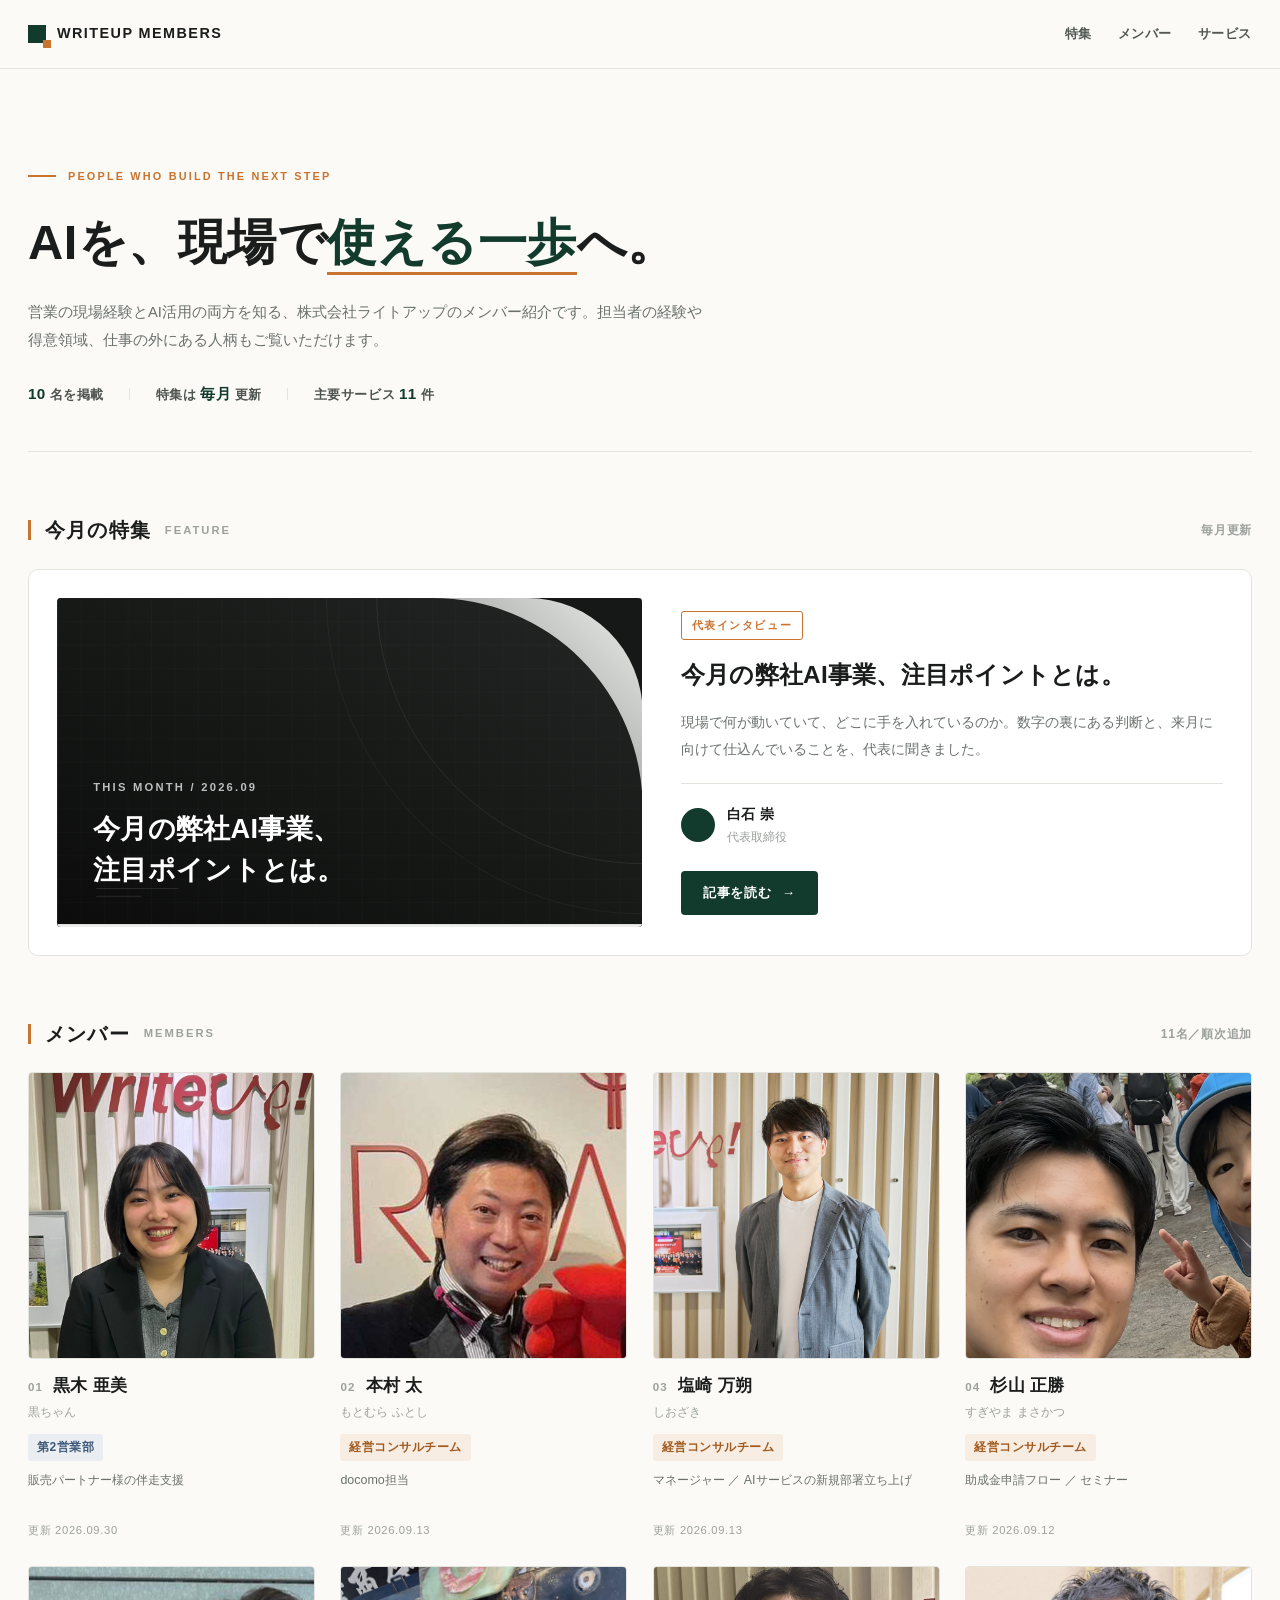
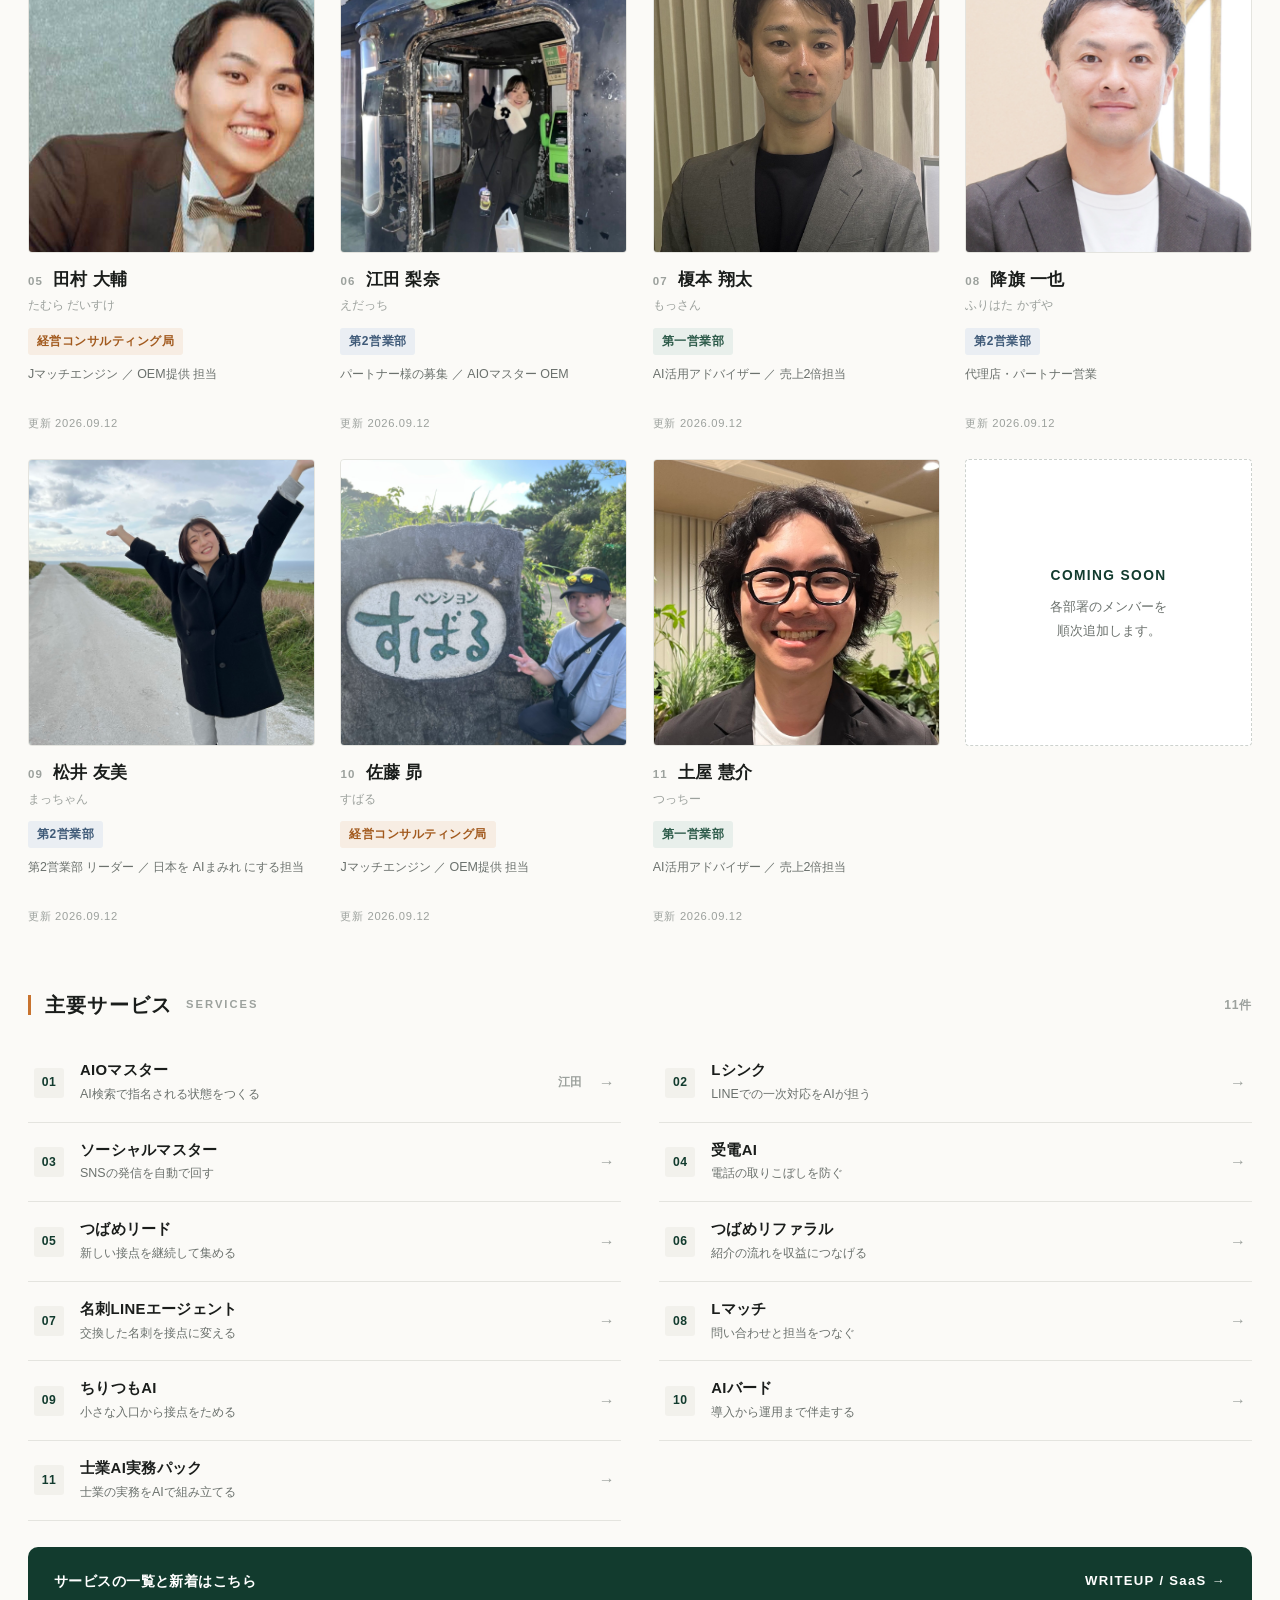
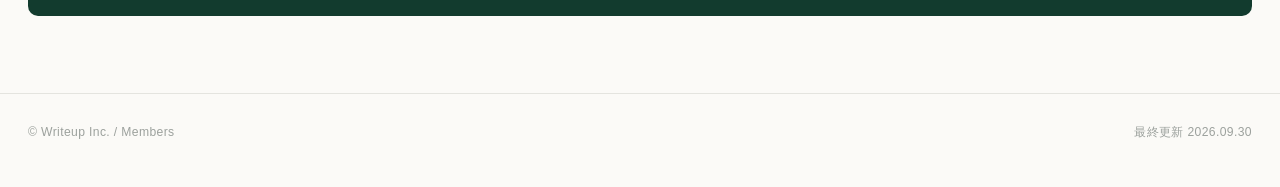
==== commit 883269bb: "黒木さんのトップ写真を、オフィスのロゴ前で撮った正面写真に差し替え - 本人から届いた写真に差し替え。ロゴと上半身が入るよう 900x1200 で切り出し、   右側のインターホンは外した - alt" ====
--- a/index.html
+++ b/index.html
@@ -278,7 +278,7 @@
     <div class="members">
       <a class="member" href="kuroki/" style="--d-bg:#EAEEF3;--d-tx:#3F5A78;">
         <div class="shot">
-          <img src="kuroki/profile-assets/main.jpg" alt="ハロウィンの飾りの前で笑う黒木亜美" loading="lazy" style="object-position:center 30%">
+          <img src="kuroki/profile-assets/main.jpg" alt="オフィスのロゴの前で笑う黒木亜美" loading="lazy" style="object-position:center 30%">
           <div class="veil"><p>最初にちゃんと伝えれば、 AIはちゃんと応えてくれる。</p></div>
         </div>
         <div class="m-top"><span class="m-no">01</span><p class="m-name">黒木 亜美</p></div>
